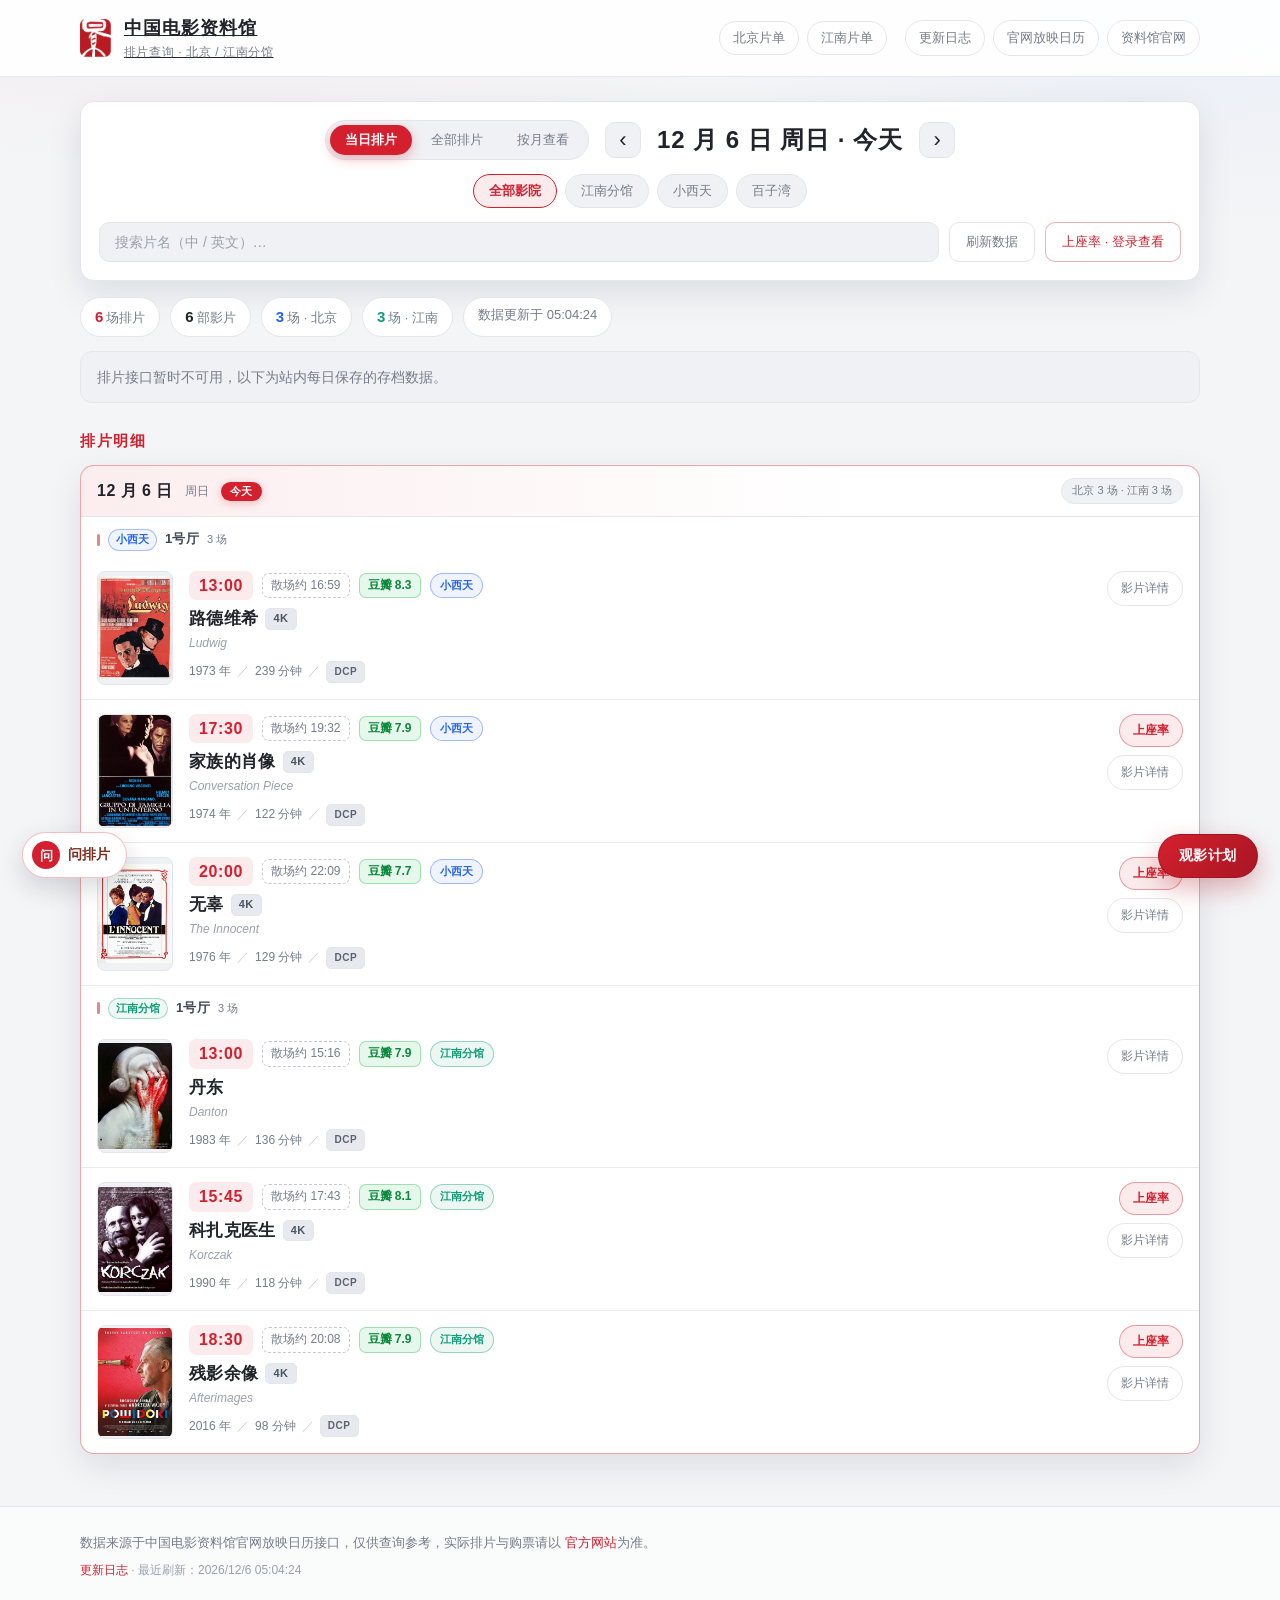
==== index.html @ f4c11516 "header: make brand a home link; changelog note" ====
<!DOCTYPE html>
<html lang="zh-CN">
<head>
<meta charset="utf-8">
<meta name="viewport" content="width=device-width, initial-scale=1, viewport-fit=cover">
<title>中国电影资料馆 · 排片查询</title>
<meta name="description" content="查询中国电影资料馆（北京小西天、百子湾艺术影院与苏州江南分馆）排片表，支持跨月连续查询。">
<link rel="icon" type="image/png" sizes="32x32" href="assets/logo-cfa-32.png">
<link rel="icon" type="image/png" sizes="96x96" href="assets/logo-cfa-96.png">
<link rel="apple-touch-icon" sizes="180x180" href="assets/logo-cfa-180.png">
<link rel="stylesheet" href="style.css">
</head>
<body>

<header class="site-header">
  <div class="wrap header-inner">
    <a class="brand" id="brandHome" href="./" aria-label="返回首页">
      <img class="brand-mark" src="assets/logo-cfa-96.png" width="31" height="38" alt="">
      <div class="brand-text">
        <h1>中国电影资料馆</h1>
        <p>排片查询 · 北京 / 江南分馆</p>
      </div>
    </a>
    <button type="button" class="head-plan-btn" id="planBtnHead" aria-haspopup="dialog" aria-controls="planModal">
      观影计划<span class="head-plan-count" id="planFabCountHead" hidden>0</span>
    </button>
    <div class="feeds-nav" id="feedsNav" aria-label="公众号片单">
      <button type="button" class="feeds-btn" data-feed="beijing" aria-haspopup="dialog" aria-controls="feedsModal">北京片单</button>
      <button type="button" class="feeds-btn" data-feed="jiangnan" aria-haspopup="dialog" aria-controls="feedsModal">江南片单</button>
    </div>
    <nav class="header-links">
      <a href="changelog.html">更新日志</a>
      <a href="https://www.cfa.org.cn/eportal/ui?pageId=14b6b67fc1704838b760c4786a5fb46d" target="_blank" rel="noopener">官网放映日历</a>
      <a href="https://www.cfa.org.cn/" target="_blank" rel="noopener">资料馆官网</a>
    </nav>
  </div>
</header>

<main class="wrap">

  <section class="controls" aria-label="筛选条件">
    <div class="month-nav">
      <div class="scope-switch" id="scopeSwitch" role="tablist" aria-label="查询范围">
        <button type="button" class="tab is-active" data-scope="day" role="tab">当日排片</button>
        <button type="button" class="tab" data-scope="all" role="tab">全部排片</button>
        <button type="button" class="tab" data-scope="month" role="tab">按月查看</button>
      </div>
      <div class="month-nav-group" id="dayNavWrap">
        <button type="button" id="prevDay" class="nav-btn" aria-label="前一天">&#8249;</button>
        <div class="month-label">
          <span id="dayText">—</span>
          <button type="button" id="backToday" class="link-btn" hidden>回到今天</button>
        </div>
        <button type="button" id="nextDay" class="nav-btn" aria-label="后一天">&#8250;</button>
      </div>
      <div class="month-nav-group" id="monthNavWrap" hidden>
        <button type="button" id="prevMonth" class="nav-btn" aria-label="上一月">&#8249;</button>
        <div class="month-label">
          <span id="monthText">—</span>
          <button type="button" id="thisMonth" class="link-btn" hidden>回到本月</button>
        </div>
        <button type="button" id="nextMonth" class="nav-btn" aria-label="下一月">&#8250;</button>
      </div>
    </div>

    <div class="venue-tabs" id="venueTabs" role="tablist" aria-label="影院筛选">
      <button type="button" class="tab is-active" data-venue="all" role="tab">全部影院</button>
      <button type="button" class="tab" data-venue="jiangnan" role="tab">江南分馆</button>
      <button type="button" class="tab" data-venue="小西天艺术影院" role="tab">小西天</button>
      <button type="button" class="tab" data-venue="百子湾艺术影院" role="tab">百子湾</button>
    </div>

    <div class="search-row">
      <input type="search" id="searchBox" class="search-box" placeholder="搜索片名（中 / 英文）…" autocomplete="off">
      <button type="button" id="refreshBtn" class="ghost-btn">刷新数据</button>
      <button type="button" id="occBtn" class="ghost-btn occ-btn">上座率 · 登录查看</button>
      <button type="button" id="occLogout" class="link-btn" hidden>上座率已登录 · 退出</button>
    </div>
  </section>

  <section class="stats" id="stats" aria-live="polite"></section>

  <section class="notice" id="notice" hidden></section>

  <section class="calendar-block" id="calendarBlock" hidden>
    <div class="block-head">
      <h2>当月概览</h2>
      <span class="block-hint">数字为当日排片场次，点击可跳转到该日</span>
    </div>
    <div class="calendar" id="calendar" role="grid" aria-label="月度排片日历"></div>
  </section>

  <section class="list-block">
    <div class="block-head">
      <h2>排片明细</h2>
      <span class="block-hint" id="progressText"></span>
    </div>
    <div id="dayList"></div>
  </section>

</main>

<footer class="site-footer">
  <div class="wrap">
    <p>数据来源于中国电影资料馆官网放映日历接口，仅供查询参考，实际排片与购票请以
      <a href="https://www.cfa.org.cn/eportal/ui?pageId=14b6b67fc1704838b760c4786a5fb46d" target="_blank" rel="noopener">官方网站</a>为准。</p>
    <p class="muted"><a href="changelog.html">更新日志</a> · <span id="updatedAt"></span></p>
  </div>
</footer>

<div class="modal-mask" id="loginModal" hidden>
  <div class="modal" role="dialog" aria-modal="true" aria-labelledby="loginTitle">
    <h3 id="loginTitle">登录以查看上座率</h3>
    <p class="modal-hint">使用你的<strong>中国电影资料馆 APP</strong> 账号（手机号 + 密码）登录。凭证仅在本机浏览器直连资料馆服务器校验，不经过任何第三方。</p>
    <label class="field">
      <span>账号（手机号）</span>
      <input type="text" id="loginAccount" autocomplete="username" inputmode="numeric" placeholder="注册 APP 时的手机号">
    </label>
    <label class="field">
      <span>密码</span>
      <input type="password" id="loginPassword" autocomplete="current-password" placeholder="APP 登录密码">
    </label>
    <p class="modal-error" id="loginError" hidden></p>
    <div class="modal-actions">
      <button type="button" class="ghost-btn" id="loginCancel">取消</button>
      <button type="button" class="ghost-btn primary" id="loginSubmit">登录</button>
    </div>
  </div>
</div>

<button type="button" class="plan-fab" id="planBtn" aria-haspopup="dialog" aria-controls="planModal">
  观影计划<span class="plan-fab-count" id="planFabCount" hidden>0</span>
</button>

<div class="mini-cal" id="miniCal" hidden>
  <div class="mini-cal-panel" id="miniCalPanel" hidden>
    <div class="mc-head">
      <button type="button" class="mc-nav" id="mcPrev" aria-label="上个月">&#8249;</button>
      <span class="mc-title" id="mcTitle" aria-live="polite"></span>
      <button type="button" class="mc-nav" id="mcNext" aria-label="下个月">&#8250;</button>
      <button type="button" class="mc-close" id="mcClose" aria-label="收起日期速选小日历">&times;</button>
    </div>
    <div class="mc-week" aria-hidden="true">
      <span>一</span><span>二</span><span>三</span><span>四</span><span>五</span><span>六</span><span>日</span>
    </div>
    <div class="mc-grid" id="mcGrid" role="group" aria-label="日期速选小日历"></div>
  </div>
  <button type="button" class="mini-cal-toggle" id="miniCalToggle" aria-controls="miniCalPanel" aria-expanded="true" aria-label="收起日期速选小日历">
    <svg viewBox="0 0 24 24" aria-hidden="true" focusable="false"><rect x="3" y="5" width="18" height="16" rx="3" fill="none" stroke="currentColor" stroke-width="1.8"/><path d="M3 10h18M8 3v4M16 3v4" fill="none" stroke="currentColor" stroke-width="1.8"/></svg>
  </button>
</div>

<div class="modal-mask" id="planModal" hidden>
  <div class="modal plan-modal" role="dialog" aria-modal="true" aria-labelledby="planTitle">
    <div class="plan-head">
      <div class="plan-headtext">
        <h3 id="planTitle">观影计划</h3>
        <p class="plan-sub">仅支持<strong>江南分馆</strong>（苏州）<strong>当月与下月</strong>场次；计划按月份保存在本机浏览器。</p>
      </div>
      <button type="button" class="modal-x" id="planClose" aria-label="关闭">&times;</button>
    </div>

    <div class="plan-tabs" id="planTabs" role="tablist" aria-label="观影计划视图">
      <button type="button" class="tab is-active" data-plan-tab="add" role="tab">选择场次</button>
      <button type="button" class="tab" data-plan-tab="mine" role="tab">我的计划<span class="plan-tab-count" id="planTabCount" hidden>0</span></button>
    </div>

    <div class="plan-summary" id="planSummary" hidden></div>

    <div class="plan-body">
      <div class="plan-load" id="planLoad" hidden></div>

      <div id="planAddPane" hidden>
        <input type="search" id="planSearch" class="plan-search" placeholder="搜索片名（中 / 英文）…" autocomplete="off">
        <div class="plan-cands" id="planCandidates"></div>
      </div>

      <div id="planMinePane" hidden>
        <div class="plan-months" id="planMonths" role="tablist" aria-label="观影计划月份"></div>
        <div class="plan-toolbar">
          <span class="plan-total" id="planTotal"></span>
          <div class="plan-toolbar-btns">
            <button type="button" class="ghost-btn" id="planExport">导出图片</button>
            <button type="button" class="ghost-btn" id="planClear">清空计划</button>
          </div>
        </div>
        <div class="plan-list" id="planList"></div>
      </div>
    </div>

    <p class="plan-toast" id="planToast" hidden></p>
  </div>
</div>

<div class="modal-mask" id="seatModal" hidden>
  <div class="modal seat-modal" role="dialog" aria-modal="true" aria-labelledby="seatTitle">
    <div class="seat-head">
      <div class="seat-headtext">
        <h3 id="seatTitle">上座率</h3>
        <p class="seat-sub" id="seatSub"></p>
      </div>
      <button type="button" class="modal-x" id="seatClose" aria-label="关闭">&times;</button>
    </div>

    <div class="seat-summary" id="seatSummary" hidden></div>

    <div class="seat-scroll" id="seatScroll">
      <div class="seat-status" id="seatStatus">正在查询座位…</div>
      <div class="seat-map" id="seatMap" hidden>
        <div class="seat-screen"><span>银　幕</span></div>
        <div class="seat-rows" id="seatRows"></div>
      </div>
    </div>

    <div class="seat-legend" id="seatLegend" hidden>
      <span><i class="sw free"></i>可售</span>
      <span><i class="sw sold"></i>已售</span>
      <span><i class="sw blocked"></i>不可用</span>
      <span><i class="sw unknown"></i>状态未知</span>
    </div>
  </div>
</div>

<div class="modal-mask" id="feedsModal" hidden>
  <div class="modal feeds-modal" role="dialog" aria-modal="true" aria-labelledby="feedsTitle">
    <div class="feeds-head">
      <div class="feeds-headtext">
        <h3 id="feedsTitle">公众号片单</h3>
        <p class="feeds-sub" id="feedsSub">仅收录月度片单，点击可跳转微信原文</p>
      </div>
      <button type="button" class="modal-x" id="feedsClose" aria-label="关闭">&times;</button>
    </div>
    <div class="feeds-tabs" id="feedsTabs" role="tablist" aria-label="公众号选择"></div>
    <p class="feeds-note">仅收录两个公众号的月度片单文章，均为人工逐篇核实的微信原文；片单一般在月末发布，最新一期请以微信内该号为准。<span id="feedsHint"></span></p>
    <div class="feeds-toolbar" id="feedsToolbar" hidden></div>
    <div class="feeds-list" id="feedsList" role="tabpanel" aria-label="公众号片单列表"></div>
  </div>
</div>

<!-- 本地排片问答：入口固定在左下角，避开右下角的观影计划浮动按钮与日期小日历 -->
<button type="button" class="assist-btn" id="assistBtn" aria-haspopup="dialog" aria-controls="assistPanel" aria-expanded="false">
  <span class="assist-btn-icon" aria-hidden="true">问</span>
  <span class="assist-btn-text">问排片</span>
</button>

<section class="assist-panel" id="assistPanel" role="dialog" aria-modal="false" aria-labelledby="assistTitle" hidden>
  <div class="assist-head">
    <div class="assist-headtext">
      <h2 id="assistTitle">排片问答</h2>
      <p>本地规则问答 · 不联网、不接大模型</p>
    </div>
    <button type="button" class="modal-x" id="assistClose" aria-label="关闭排片问答">&times;</button>
  </div>
  <div class="assist-log" id="assistLog" role="log" aria-live="polite" aria-relevant="additions"></div>
  <form class="assist-form" id="assistForm">
    <label class="sr-only" for="assistInput">提问</label>
    <input type="text" id="assistInput" class="assist-input" autocomplete="off" placeholder="例如：明天江南晚上 7 点后有什么 4K">
    <button type="submit" class="assist-send">发送</button>
  </form>
  <p class="assist-note">能答：某天 / 影院 / 影厅 / 某部片 / 时间段 / 制式 / 活动 / 统计。查不到会直说，不编造场次与票价；上座率请点卡片上的按钮登录查看。Esc 关闭。</p>
</section>

<script src="extra-schedule.js"></script>
<script src="events-2026-11.js"></script>
<script src="prices.js"></script>
<script src="douban-map.js"></script>
<script src="app.js"></script>
<script src="feeds.js"></script>
<script src="assistant.js"></script>
</body>
</html>
---- style.css ----
:root{
  --bg:#f4f5f7;
  --panel:#ffffff;
  --panel-2:#f0f1f4;
  --line:#e4e6eb;
  --txt:#22242b;
  --muted:#767c8a;
  --accent:#d4202e;
  --accent-soft:rgba(212,32,46,.09);
  --bj:#2563eb;
  --jn:#0f9d76;
  --radius:14px;
  --shadow:0 12px 34px rgba(20,24,40,.10);
}

*{box-sizing:border-box}
/* hidden 属性必须压过元素自身的 display（如 .month-nav-group{display:flex} 否则隐藏不生效） */
[hidden]{display:none!important}
html,body{margin:0;padding:0}
body{
  background:
    radial-gradient(1200px 500px at 15% -8%, rgba(212,32,46,.07), transparent 60%),
    radial-gradient(900px 420px at 92% 0%, rgba(37,99,235,.05), transparent 55%),
    var(--bg);
  color:var(--txt);
  font-family:-apple-system,BlinkMacSystemFont,"Segoe UI","PingFang SC","Hiragino Sans GB","Microsoft YaHei",sans-serif;
  line-height:1.6;
  -webkit-font-smoothing:antialiased;
}
a{color:inherit}
.wrap{max-width:1160px;margin:0 auto;padding:0 20px}

/* ---------- header ---------- */
.site-header{
  position:sticky;top:0;z-index:40;
  background:rgba(255,255,255,.9);
  backdrop-filter:blur(14px);
  border-bottom:1px solid var(--line);
}
.header-inner{display:flex;align-items:center;justify-content:space-between;gap:18px;padding-top:14px;padding-bottom:14px}
.brand{display:flex;align-items:center;gap:13px;min-width:0}
.brand-mark{
  /* 官方红色方章：裁紧后直接展示，不垫白底、不加描边/阴影、不再额外圆角 */
  height:38px;width:auto;flex:none;display:block;
}
.brand-text h1{margin:0;font-size:18px;letter-spacing:.06em;font-weight:700}
.brand-text p{margin:0;font-size:12px;color:var(--muted);letter-spacing:.05em}
.header-links{display:flex;gap:8px;flex:none}
.header-links a{
  font-size:13px;color:var(--muted);text-decoration:none;
  padding:7px 13px;border:1px solid var(--line);border-radius:999px;
  background:var(--panel);transition:.2s;white-space:nowrap;
}
.header-links a:hover{color:var(--accent);border-color:rgba(212,32,46,.45);background:var(--accent-soft)}
/* 移动端页头「观影计划」入口（桌面隐藏，桌面仍用右下角浮动按钮） */
.head-plan-btn{
  display:none;align-items:center;gap:6px;flex:none;
  padding:8px 13px;border-radius:999px;cursor:pointer;
  font-family:inherit;font-size:13px;font-weight:600;color:var(--accent);
  background:var(--accent-soft);border:1px solid rgba(212,32,46,.38);
}
.head-plan-btn:hover{background:rgba(212,32,46,.16);border-color:rgba(212,32,46,.55)}
.head-plan-count{
  min-width:18px;height:18px;padding:0 5px;border-radius:999px;
  display:inline-grid;place-items:center;
  background:var(--accent);color:#fff;font-size:11px;font-weight:700;
  font-variant-numeric:tabular-nums;
}

/* ---------- controls ---------- */
.controls{
  margin-top:24px;padding:18px;
  background:var(--panel);border:1px solid var(--line);border-radius:var(--radius);
  box-shadow:var(--shadow);
  display:flex;flex-direction:column;gap:14px;
}
.month-nav{display:flex;align-items:center;justify-content:center;gap:16px;flex-wrap:wrap}
.month-nav-group{display:flex;align-items:center;gap:16px}
.scope-switch{
  display:flex;gap:4px;padding:4px;border-radius:999px;
  background:var(--panel-2);border:1px solid var(--line);
}
.scope-switch .tab{
  border:none;background:transparent;padding:6px 15px;font-weight:500;
}
.scope-switch .tab:hover{background:#fff;border-color:transparent;color:var(--txt)}
.scope-switch .tab.is-active{
  background:var(--accent);color:#fff;border-color:transparent;
  box-shadow:0 4px 12px rgba(212,32,46,.3);
}
.nav-btn{
  width:36px;height:36px;border-radius:10px;flex:none;cursor:pointer;
  background:var(--panel-2);border:1px solid var(--line);color:var(--txt);
  font-size:22px;line-height:1;display:grid;place-items:center;transition:.18s;
}
.nav-btn:hover{background:#fff;border-color:rgba(212,32,46,.5);color:var(--accent)}
.month-label{display:flex;align-items:center;gap:12px}
.month-label span{font-size:24px;font-weight:700;letter-spacing:.04em;min-width:150px;text-align:center}
.link-btn{
  background:none;border:none;color:var(--accent);font-size:12px;cursor:pointer;
  padding:4px 9px;border:1px solid rgba(212,32,46,.4);border-radius:999px;transition:.18s;
}
.link-btn:hover{background:var(--accent-soft)}

.venue-tabs{display:flex;flex-wrap:wrap;gap:8px;justify-content:center}
.tab{
  cursor:pointer;font-size:13px;padding:7px 15px;border-radius:999px;
  background:var(--panel-2);border:1px solid var(--line);color:var(--muted);transition:.18s;
}
.tab:hover{color:var(--txt);border-color:#c6c9d1}
.tab.is-active{background:var(--accent-soft);border-color:var(--accent);color:var(--accent);font-weight:600}

.search-row{display:flex;gap:10px}
.search-box{
  flex:1;min-width:0;padding:10px 15px;font-size:14px;color:var(--txt);
  background:var(--panel-2);border:1px solid var(--line);border-radius:10px;outline:none;transition:.18s;
}
.search-box::placeholder{color:#9aa0ad}
.search-box:focus{border-color:var(--accent);box-shadow:0 0 0 3px var(--accent-soft);background:#fff}
.ghost-btn{
  padding:10px 16px;font-size:13px;cursor:pointer;color:var(--muted);
  background:var(--panel);border:1px solid var(--line);border-radius:10px;transition:.18s;white-space:nowrap;
}
.ghost-btn:hover{color:var(--accent);border-color:rgba(212,32,46,.45);background:var(--accent-soft)}
.ghost-btn:disabled{opacity:.5;cursor:wait}

/* ---------- stats / notice ---------- */
.stats{margin-top:16px;display:flex;flex-wrap:wrap;gap:10px;min-height:8px}
.stat-chip{
  font-size:13px;padding:7px 14px;border-radius:999px;
  background:var(--panel);border:1px solid var(--line);color:var(--muted);
}
.stat-chip b{color:var(--txt);font-size:15px;margin-right:3px}
.stat-chip.bj b{color:var(--bj)}
.stat-chip.jn b{color:var(--jn)}
.stat-chip.gold b{color:var(--accent)}

.notice{
  margin-top:14px;padding:14px 16px;border-radius:12px;font-size:14px;
  background:var(--panel-2);border:1px solid var(--line);color:var(--muted);
}
.notice.warn{background:var(--accent-soft);border-color:rgba(212,32,46,.35);color:#a81622}

/* ---------- section heads ---------- */
.calendar-block,.list-block{margin-top:26px}
.block-head{
  display:flex;align-items:baseline;justify-content:space-between;gap:14px;
  margin-bottom:12px;flex-wrap:wrap;
}
.block-head h2{margin:0;font-size:15px;letter-spacing:.1em;color:var(--accent);font-weight:600}
.block-hint{font-size:12px;color:#9aa0ad}

/* ---------- calendar ---------- */
.calendar{
  display:grid;grid-template-columns:repeat(7,1fr);gap:8px;
  background:var(--panel);border:1px solid var(--line);border-radius:var(--radius);
  padding:14px;box-shadow:var(--shadow);
}
.cal-head{
  grid-column:1/-1;display:grid;grid-template-columns:repeat(7,1fr);gap:8px;margin-bottom:4px;
}
.cal-head span{text-align:center;font-size:11px;color:#9aa0ad;letter-spacing:.08em}
.cal-cell{
  position:relative;min-height:74px;padding:9px 8px;border-radius:10px;
  background:var(--panel-2);border:1px solid transparent;
  display:flex;flex-direction:column;justify-content:space-between;
  cursor:default;transition:.16s;
}
.cal-cell.pad{background:transparent;border-color:transparent;cursor:default;opacity:.35}
.cal-cell.has{cursor:pointer;border-color:#d7dae1;background:#fff}
.cal-cell.has:hover{border-color:var(--accent);transform:translateY(-2px);box-shadow:0 6px 16px rgba(212,32,46,.14)}
.cal-cell.empty-day{opacity:.42}
.cal-cell.today{border-color:var(--accent);box-shadow:0 0 0 1px rgba(212,32,46,.3)}
.cal-day{font-size:15px;font-weight:600;line-height:1}
.cal-wk{font-size:10px;color:#9aa0ad}
.cal-count{
  font-size:11px;font-weight:700;padding:2px 7px;border-radius:999px;align-self:flex-start;
  background:#e7e9ee;color:var(--muted);
}
.cal-cell.has .cal-count{background:var(--accent-soft);color:var(--accent)}
.cal-cell.jn-only .cal-count{background:rgba(15,157,118,.14);color:var(--jn)}
.cal-dot{position:absolute;top:8px;right:8px;width:6px;height:6px;border-radius:50%;background:var(--accent)}

/* ---------- 日期速选小日历（仅「按月查看」，滚过顶部日历后浮现） ---------- */
.mini-cal{
  position:fixed;right:20px;bottom:96px;z-index:70;
  display:flex;flex-direction:column;align-items:flex-end;gap:10px;
  pointer-events:none;
}
.mini-cal[hidden]{display:none!important}
.mini-cal > *{pointer-events:auto}
.mini-cal-panel{
  width:250px;padding:10px 10px 8px;border-radius:14px;overflow:hidden;
  background:rgba(255,255,255,.97);border:1px solid var(--line);
  box-shadow:0 14px 36px rgba(20,24,40,.18);backdrop-filter:blur(10px);
}
.mini-cal-panel[hidden]{display:none!important}
.mini-cal-toggle{
  width:48px;height:48px;border-radius:50%;flex:none;cursor:pointer;
  display:grid;place-items:center;
  background:var(--panel);border:1px solid var(--line);color:var(--accent);
  box-shadow:0 8px 22px rgba(20,24,40,.16);transition:.18s;
}
.mini-cal-toggle:hover{border-color:rgba(212,32,46,.55);background:var(--accent-soft)}
.mini-cal-toggle svg{width:20px;height:20px;display:block}
.mini-cal-toggle:focus-visible,.mc-nav:focus-visible,.mc-close:focus-visible,.mc-day:focus-visible{
  outline:2px solid rgba(212,32,46,.55);outline-offset:2px;
}
.mc-head{display:flex;align-items:center;gap:5px;margin-bottom:6px}
.mc-title{flex:1;text-align:center;font-size:12.5px;font-weight:700;letter-spacing:.02em}
.mc-nav,.mc-close{
  width:26px;height:26px;flex:none;border-radius:8px;cursor:pointer;
  background:var(--panel-2);border:1px solid var(--line);color:var(--txt);
  font-size:15px;line-height:1;display:grid;place-items:center;
}
.mc-nav:hover,.mc-close:hover{border-color:rgba(212,32,46,.45);color:var(--accent);background:var(--accent-soft)}
/* 7 列等宽网格：minmax(0,1fr) 防止按钮最小内容宽度把列撑破；星期行与日期列共用同一套列宽 */
.mc-week,.mc-grid{display:grid;grid-template-columns:repeat(7,minmax(0,1fr));gap:2px}
.mc-week{margin-bottom:2px}
.mc-week span{text-align:center;font-size:10px;color:#9aa0ad}
.mc-grid{grid-auto-rows:28px}
.mc-day{
  width:100%;min-width:0;height:28px;min-height:0;margin:0;padding:0;border-radius:7px;
  position:relative;overflow:hidden;
  display:grid;place-items:center;
  font-family:inherit;font-size:11.5px;font-weight:600;line-height:1;font-variant-numeric:tabular-nums;
  background:transparent;border:1px solid transparent;color:var(--txt);
}
.mc-day.mc-has{background:#fff;border-color:#d7dae1;cursor:pointer}
.mc-day.mc-has:hover{background:var(--accent-soft);border-color:rgba(212,32,46,.5);color:var(--accent)}
.mc-day.mc-empty{color:#b3b8c2;cursor:default}
.mc-day.mc-blank{visibility:hidden;border:0;background:none}
.mc-day.mc-today{box-shadow:inset 0 0 0 1px rgba(212,32,46,.55);color:var(--accent)}
.mc-day.mc-today::after{
  content:'';position:absolute;bottom:3px;left:50%;transform:translateX(-50%);
  width:4px;height:4px;border-radius:50%;background:var(--accent);
}
/* 观影计划 / 上座率弹窗打开时隐藏，避免叠层冲突 */
body.modal-open .mini-cal{display:none!important}

@media (max-width:760px){
  .mini-cal{
    right:12px;left:12px;bottom:calc(76px + env(safe-area-inset-bottom));
    align-items:stretch;
  }
  .mini-cal-panel{width:100%;max-width:320px;align-self:flex-end}
  .mini-cal-toggle{align-self:flex-end}
  .mc-grid{grid-auto-rows:32px}
  .mc-day{height:32px;font-size:12.5px}
}
@media (prefers-reduced-motion:reduce){
  .mini-cal-toggle,.cal-cell,.mc-day{transition:none}
}


/* ---------- list ---------- */
.day-group{
  background:var(--panel);border:1px solid var(--line);border-radius:var(--radius);
  margin-bottom:14px;overflow:hidden;scroll-margin-top:76px;box-shadow:var(--shadow);
}
.day-head{
  display:flex;align-items:center;gap:12px;padding:12px 16px;
  background:linear-gradient(90deg,rgba(212,32,46,.08),transparent 70%);
  border-bottom:1px solid var(--line);
}
.day-date{font-size:16px;font-weight:700;letter-spacing:.03em}
.day-week{font-size:12px;color:var(--muted)}
.day-today{
  font-size:11px;font-weight:600;letter-spacing:.04em;line-height:1;
  padding:4px 9px;border-radius:999px;white-space:nowrap;
  color:#fff;background:var(--accent);
  box-shadow:0 2px 8px rgba(212,32,46,.28);
}
.day-group.is-today{border-color:rgba(212,32,46,.4)}
.day-badge{
  margin-left:auto;font-size:11px;padding:3px 10px;border-radius:999px;
  background:var(--panel-2);border:1px solid var(--line);color:var(--muted);
}
/* 厅分组标题：轻量小标题（厅号 + 场次数），同组内场次连续排列 */
.hall-head{
  display:flex;align-items:center;gap:8px;
  padding:12px 16px 6px;font-size:12px;color:var(--muted);
}
.hall-head::before{
  content:'';width:3px;height:12px;border-radius:2px;background:var(--accent);opacity:.55;
}
.hall-name{font-size:13px;font-weight:700;color:#3f4756;letter-spacing:.02em}
.hall-count{font-size:11px;color:var(--muted)}
.hall-venue{font-size:11px;font-weight:600;padding:1px 7px;border-radius:999px;border:1px solid}
.hall-venue.bj{color:var(--bj);border-color:rgba(37,99,235,.35);background:rgba(37,99,235,.07)}
.hall-venue.jn{color:var(--jn);border-color:rgba(15,157,118,.35);background:rgba(15,157,118,.07)}
.film{
  display:grid;grid-template-columns:76px 1fr auto;gap:16px;
  padding:14px 16px;border-bottom:1px solid rgba(228,230,235,.8);
  position:relative;
}
/* 内容层：文字在水印之上，按钮列不受水印影响 */
.film > .poster,.film-main,.film-side{position:relative;z-index:1}
/* 屏幕阅读器专用文本（厅号等信息不靠水印传达） */
.sr-only{
  position:absolute;width:1px;height:1px;padding:0;margin:-1px;
  overflow:hidden;clip:rect(0 0 0 0);white-space:nowrap;border:0;
}
.hall-group:last-child .film:last-child{border-bottom:none}
.film:hover{background:rgba(212,32,46,.03)}
.poster{
  /* 海报按原始比例（约 2:3）完整展示，不裁切 */
  width:76px;aspect-ratio:2/3;height:auto;border-radius:8px;
  object-fit:contain;background:var(--panel-2);
  border:1px solid var(--line);display:block;
}
.poster-ph{
  width:76px;aspect-ratio:2/3;height:auto;border-radius:8px;border:1px dashed #c6c9d1;
  display:grid;place-items:center;color:#9aa0ad;font-size:11px;text-align:center;padding:6px;
}
/* 豆瓣关联：海报整体可点击，新页签跳转对应豆瓣详情页 */
.poster-link{display:block;text-decoration:none;border-radius:8px}
.poster-link .poster{transition:transform .18s, box-shadow .18s}
.poster-link:hover .poster{transform:scale(1.03);box-shadow:0 6px 18px rgba(20,24,40,.22)}
.poster-link .poster-ph{transition:border-color .18s, background .18s, color .18s}
.poster-link:hover .poster-ph{border-color:var(--accent);background:var(--accent-soft);color:var(--accent)}
/* 豆瓣评分徽章 */
.douban-pill{
  font-size:12px;font-weight:600;color:#0b8a3d;cursor:help;
  background:rgba(10,183,60,.10);border:1px solid rgba(10,183,60,.34);
  padding:2px 8px;border-radius:7px;white-space:nowrap;
}
/* 高分徽章（豆瓣 >= 8.5）：金橙渐变 + 星标，与普通徽章同尺寸同圆角 */
.douban-pill.high{
  color:#92400e;font-weight:700;
  background:linear-gradient(135deg,rgba(255,214,102,.28),rgba(251,146,60,.22));
  border-color:rgba(217,119,6,.55);
  box-shadow:0 1px 2px rgba(180,83,9,.14);
}
.high-star{color:#d97706;margin-right:2px;font-size:11px}
.film-main{min-width:0}
.film-time{display:flex;align-items:center;gap:9px;flex-wrap:wrap;margin-bottom:5px}
.time-pill{
  font-size:16px;font-weight:700;letter-spacing:.04em;
  font-variant-numeric:tabular-nums;color:var(--accent);
  background:var(--accent-soft);padding:2px 10px;border-radius:7px;
}
.end-time{
  font-size:12px;color:var(--muted);font-variant-numeric:tabular-nums;
  padding:2px 8px;border:1px dashed #c6c9d1;border-radius:7px;
}
.venue-tag{font-size:11px;padding:3px 9px;border-radius:999px;border:1px solid;font-weight:600}
.venue-tag.bj{color:var(--bj);border-color:rgba(37,99,235,.4);background:rgba(37,99,235,.08)}
.venue-tag.jn{color:var(--jn);border-color:rgba(15,157,118,.4);background:rgba(15,157,118,.08)}
.film-title{font-size:17px;font-weight:700;margin:0 0 2px;letter-spacing:.02em}
.film-title a{text-decoration:none}
.film-title a:hover{color:var(--accent)}
.film-en{font-size:12px;color:#9aa0ad;margin:0 0 7px;font-style:italic;overflow:hidden;text-overflow:ellipsis;white-space:nowrap}
.film-meta{font-size:12px;color:var(--muted);display:flex;flex-wrap:wrap;gap:6px;align-items:center}
.film-meta .sep{color:#c6c9d1}
.fmt{
  font-size:10px;font-weight:700;letter-spacing:.06em;padding:2px 7px;border-radius:5px;
  background:#e7e9ee;color:#5b6270;border:1px solid var(--line);
}
/* 紧跟片名的小制式标签（4K / IMAX / 3D 等，其余制式仍在备注行） */
.fmt-title{
  display:inline-block;font-size:11px;font-weight:700;letter-spacing:.05em;
  padding:1px 7px;border-radius:5px;margin-left:7px;vertical-align:2px;
  color:#4b5563;background:#e7e9ee;border:1px solid var(--line);
}
.film-side{display:flex;flex-direction:column;align-items:flex-end;gap:8px;flex:none}
.detail-link{
  font-size:12px;padding:7px 13px;border-radius:999px;text-decoration:none;
  border:1px solid var(--line);color:var(--muted);background:var(--panel);transition:.18s;white-space:nowrap;
}
.detail-link:hover{color:var(--accent);border-color:rgba(212,32,46,.5);background:var(--accent-soft)}

/* 手工补充场次（公众号 · 淘票票渠道）的来源徽章已移除（视觉不出现，仅保留 sr-only 文本） */
.extra-note{
  font-size:11px;font-weight:600;padding:2px 7px;border-radius:5px;
  background:rgba(15,157,118,.10);border:1px solid rgba(15,157,118,.3);color:var(--jn);
}
/* 票价（卡片右下角独立价签：深红实底白字，与绿色评分 / 金橙高分明确区分） */
.price-tag{
  margin-top:auto;                 /* 置于右侧操作列底部 = 卡片右下角 */
  position:relative;z-index:2;     /* 高于厅号水印层 */
  display:inline-flex;align-items:baseline;
  font-size:19px;font-weight:700;line-height:1;letter-spacing:.01em;
  font-variant-numeric:tabular-nums;
  color:#fff;background:linear-gradient(135deg,#c11a2b,#8c0d18);
  padding:6px 12px;border-radius:9px;white-space:nowrap;cursor:help;
  box-shadow:0 2px 8px rgba(140,13,24,.22);
}
.price-tag .cur{font-size:12px;font-weight:600;opacity:.92;margin-right:1px}
.price-tag .amt{font-size:19px;font-weight:700}
.price-tag .dash{padding:0 1px;opacity:.85}

/* ---------- states ---------- */
.skeleton{padding:6px 0}
.sk-row{
  display:flex;gap:16px;padding:14px 16px;border-bottom:1px solid rgba(228,230,235,.8);
}
.sk-block{background:linear-gradient(90deg,#e9ebef 25%,#f4f5f7 50%,#e9ebef 75%);
  background-size:400% 100%;animation:shimmer 1.3s infinite;border-radius:8px}
.sk-poster{width:76px;aspect-ratio:2/3;height:auto;flex:none}
.sk-lines{flex:1;display:flex;flex-direction:column;gap:9px;padding-top:4px}
.sk-l1{height:16px;width:26%}
.sk-l2{height:20px;width:55%}
.sk-l3{height:13px;width:70%}
@keyframes shimmer{0%{background-position:100% 0}100%{background-position:0 0}}

.empty{
  padding:44px 20px;text-align:center;color:var(--muted);font-size:14px;
  background:var(--panel);border:1px dashed var(--line);border-radius:var(--radius);
}
.empty .big{font-size:34px;display:block;margin-bottom:8px;opacity:.5}

/* ---------- footer ---------- */
.site-footer{
  margin-top:52px;padding:26px 0 40px;border-top:1px solid var(--line);
  background:rgba(255,255,255,.6);font-size:13px;color:var(--muted);
}
.site-footer a{color:var(--accent);text-decoration:none}
.site-footer a:hover{text-decoration:underline}
.site-footer p{margin:0 0 7px}
.muted{color:#9aa0ad;font-size:12px}

/* ---------- changelog ---------- */
.changelog{display:flex;flex-direction:column;gap:14px}
.cl-item{
  background:var(--panel);border:1px solid var(--line);border-radius:var(--radius);
  padding:18px 20px;box-shadow:var(--shadow);
}
.cl-head{display:flex;align-items:baseline;gap:11px;flex-wrap:wrap;margin-bottom:8px}
.cl-ver{font-size:17px;font-weight:700;color:var(--accent);letter-spacing:.03em}
.cl-date{font-size:12px;color:#9aa0ad}
.cl-badge{
  font-size:10px;font-weight:700;letter-spacing:.06em;padding:3px 9px;border-radius:999px;
  background:var(--accent);color:#fff;
}
.cl-list{margin:0;padding-left:19px;font-size:14px;color:var(--muted)}
.cl-list li{margin:7px 0}
.cl-list b{color:var(--txt)}

@media (max-width:760px){
  .header-links{display:none}
  .month-label span{font-size:20px;min-width:130px}
  .search-row{flex-direction:column}
  .calendar{padding:9px;gap:5px}
  .cal-head{gap:5px}
  .cal-cell{min-height:58px;padding:6px 5px}
  .cal-count{font-size:10px;padding:1px 5px}
  .film{grid-template-columns:60px 1fr;gap:12px}
  .poster,.poster-ph,.sk-poster{width:60px;aspect-ratio:2/3;height:auto}
  .film-side{grid-column:1/-1;flex-direction:row;align-items:center;justify-content:flex-start;flex-wrap:wrap}
  /* 窄屏按钮变整行：价签右对齐到这一行末尾，仍位于卡片右下角 */
  .price-tag{margin-top:0;margin-left:auto}
  .film-title{font-size:16px}
  .day-head{flex-wrap:wrap;gap:8px}
  .day-badge{margin-left:0}
}

/* ---------- 上座率徽章 ---------- */
.occ-btn{border-color:rgba(212,32,46,.35);color:var(--accent)}
.occ-btn:hover{background:var(--accent);color:#fff;border-color:var(--accent)}
.occ-pill{
  font-size:12px;font-weight:600;color:var(--accent);
  background:var(--accent-soft);border:1px solid rgba(212,32,46,.3);
  padding:2px 8px;border-radius:7px;font-variant-numeric:tabular-nums;
  white-space:nowrap;
}
.occ-pill.mid{color:#b45309;background:rgba(180,83,9,.09);border-color:rgba(180,83,9,.32)}
.occ-pill.high{color:#fff;background:var(--accent);border-color:var(--accent)}
.occ-pill.none,.occ-pill.pending{color:var(--muted);background:var(--panel-2);border-color:#d7dae1;font-weight:500}

/* ---------- 登录弹层 ---------- */
.modal-mask{
  position:fixed;inset:0;z-index:90;
  background:rgba(18,20,28,.5);backdrop-filter:blur(4px);
  display:flex;align-items:center;justify-content:center;padding:20px;
}
.modal-mask[hidden]{display:none}
.modal{
  width:100%;max-width:400px;background:var(--panel);
  border:1px solid var(--line);border-radius:16px;
  box-shadow:0 24px 60px rgba(10,14,26,.28);padding:24px;
}
.modal h3{margin:0 0 8px;font-size:18px}
.modal-hint{margin:0 0 16px;font-size:13px;color:var(--muted);line-height:1.6}
.modal-hint strong{color:var(--accent)}
.field{display:block;margin-bottom:12px}
.field span{display:block;font-size:12px;color:var(--muted);margin-bottom:5px}
.field input{
  width:100%;padding:10px 12px;font-size:14px;color:var(--txt);
  background:var(--panel-2);border:1px solid var(--line);border-radius:9px;outline:none;
}
.field input:focus{border-color:var(--accent);background:#fff;box-shadow:0 0 0 3px var(--accent-soft)}
.modal-error{
  margin:0 0 12px;font-size:13px;color:var(--accent);
  background:var(--accent-soft);border-radius:8px;padding:8px 10px;
}
.modal-actions{display:flex;gap:10px;justify-content:flex-end;margin-top:4px}
.ghost-btn.primary{background:var(--accent);border-color:var(--accent);color:#fff}
.ghost-btn.primary:hover{background:#b81a27;border-color:#b81a27;color:#fff}

/* ---------- 影片上的「上座率」入口 ---------- */
.occ-open{
  font-size:12px;font-weight:600;padding:7px 13px;border-radius:999px;cursor:pointer;
  border:1px solid rgba(212,32,46,.4);color:var(--accent);background:var(--accent-soft);
  transition:.18s;white-space:nowrap;
}
.occ-open:hover{background:var(--accent);border-color:var(--accent);color:#fff}
.occ-open:active{transform:translateY(1px)}

/* ---------- 上座率座位图弹窗 ---------- */
body.modal-open{overflow:hidden}
.seat-modal{
  width:min(560px, calc(100vw - 40px));
  max-width:none;max-height:92vh;padding:20px 20px 16px;
  display:flex;flex-direction:column;
}
.seat-head{display:flex;align-items:flex-start;justify-content:space-between;gap:14px;margin-bottom:12px}
.seat-head h3{margin:0;font-size:19px;letter-spacing:.02em}
.seat-sub{margin:3px 0 0;font-size:12.5px;color:var(--muted)}
.modal-x{
  width:32px;height:32px;flex:none;border-radius:9px;cursor:pointer;font-size:20px;line-height:1;
  background:var(--panel-2);border:1px solid var(--line);color:var(--muted);transition:.18s;
}
.modal-x:hover{background:var(--accent);border-color:var(--accent);color:#fff}

.seat-summary{
  display:flex;align-items:center;gap:16px;flex-wrap:wrap;
  padding:13px 16px;margin-bottom:14px;
  background:var(--panel-2);border:1px solid var(--line);border-radius:12px;
}
.occ-big{text-align:center;min-width:74px}
.occ-big b{display:block;font-size:30px;line-height:1;color:var(--accent);font-variant-numeric:tabular-nums}
.occ-big span{font-size:11px;color:var(--muted);letter-spacing:.1em}
.occ-bar{flex:1;min-width:150px;height:9px;border-radius:999px;background:#e2e5ea;overflow:hidden}
.occ-bar i{display:block;height:100%;border-radius:999px;background:linear-gradient(90deg,#f4707a,var(--accent));transition:width .4s}
.occ-nums{width:100%;font-size:12.5px;color:var(--muted)}
.occ-nums b{color:var(--txt);font-variant-numeric:tabular-nums}

.seat-scroll{flex:1;min-height:0;overflow:auto;padding-bottom:2px}
.seat-status{padding:34px 12px;text-align:center;color:var(--muted);font-size:14px}
.seat-status.warn{color:#a81622}
.seat-status.note{padding:9px 12px;margin-bottom:10px;text-align:left;font-size:12.5px;line-height:1.6;color:var(--muted);background:#f4f6f8;border:1px solid var(--line);border-radius:8px}
/* 相近条目选择（片段检索命中多个候选时） */
.seat-status.cands{padding:22px 12px}
.seat-cand-tip{margin:0 0 10px;color:var(--muted);font-size:13px;line-height:1.6}
.seat-cands{display:flex;flex-wrap:wrap;gap:8px;justify-content:center;margin-bottom:12px}
.seat-cand{padding:8px 12px;border:1px solid var(--line);background:#fff;border-radius:8px;font-size:13px;cursor:pointer}
.seat-cand:hover{border-color:rgba(212,32,46,.55);color:#a81622}
.seat-cand:disabled{opacity:.45;cursor:default}
.seat-link{display:inline-block;margin-top:10px;font-size:13px;font-weight:600;color:var(--accent);text-decoration:none;border-bottom:1px solid rgba(212,32,46,.45);padding-bottom:1px}
.seat-link:hover{color:#96121b;border-bottom-color:#96121b}

.seat-screen{margin:2px auto 16px;text-align:center}
.seat-screen span{
  display:inline-block;font-size:11px;letter-spacing:.5em;color:#9aa0ad;
  padding:6px 24px 9px;border:1px solid #dfe2e8;border-top:none;
  border-radius:0 0 44px 44px/0 0 26px 26px;
  background:linear-gradient(180deg,#eceef2,#f8f9fa);
}
.seat-rows{width:max-content;min-width:100%;display:flex;flex-direction:column;gap:5px;align-items:center;padding-bottom:6px}
.seat-row{display:flex;align-items:center;gap:8px}
.row-label{flex:none;min-width:30px;text-align:center;font-size:10px;color:#9aa0ad}
.seat-cells{display:flex;align-items:center;gap:3px}
.seat-gap{display:block;width:13px;flex:none}
.seat-row-empty{opacity:.7}
.seat-row-empty .row-label{color:#c0c4cc}
.aisle-line{display:block;width:170px;height:0;border-top:1px dashed #b9bdc7}
.seat{
  width:20px;height:20px;flex:none;border-radius:5px 5px 3px 3px;
  display:flex;align-items:center;justify-content:center;
  font-size:8px;font-style:normal;border:1px solid transparent;
  box-shadow:inset 0 -2px 0 rgba(0,0,0,.08);transition:transform .12s;
}
.seat.free{background:#e3ebfa;border-color:#b9caeb;color:#5b6b8c}
.seat.sold{background:var(--accent);border-color:#b01b26;color:#fff}
.seat.blocked{background:#e6e8ec;border-color:#d3d6dd;color:#a3a8b3}
.seat.unknown{background:#f3f4f6;border-color:#dfe2e8;color:#b3b8c2}
.seat:hover{transform:scale(1.35);z-index:2;box-shadow:0 3px 8px rgba(20,24,40,.25)}

.seat-legend{
  display:flex;flex-wrap:wrap;gap:16px;justify-content:center;
  margin-top:8px;padding-top:12px;border-top:1px dashed var(--line);
  font-size:12px;color:var(--muted);
}
.seat-legend span{display:flex;align-items:center;gap:6px}
.sw{display:inline-block;width:13px;height:13px;border-radius:4px;border:1px solid transparent}
.sw.free{background:#e3ebfa;border-color:#b9caeb}
.sw.sold{background:var(--accent);border-color:#b01b26}
.sw.blocked{background:#e6e8ec;border-color:#d3d6dd}
.sw.unknown{background:#f3f4f6;border-color:#dfe2e8}

@media (max-width:760px){
  .seat-modal{padding:16px 14px 12px}
  .seat{width:17px;height:17px;font-size:7px}
  .seat-gap{width:10px}
  .row-label{min-width:24px;font-size:9px}
  .occ-big b{font-size:26px}
}

/* ---------- 观影计划 ---------- */
.plan-fab{
  position:fixed;right:22px;bottom:22px;z-index:80;
  display:inline-flex;align-items:center;gap:8px;
  padding:12px 20px;border-radius:999px;cursor:pointer;
  font-size:14px;font-weight:600;letter-spacing:.04em;
  color:#fff;background:linear-gradient(135deg,#d4202e,#a81622);
  border:1px solid rgba(140,13,24,.55);
  box-shadow:0 10px 26px rgba(168,22,34,.32);
  transition:transform .18s, box-shadow .18s;
}
.plan-fab:hover{transform:translateY(-2px);box-shadow:0 14px 32px rgba(168,22,34,.4)}
.plan-fab:active{transform:translateY(0)}
.plan-fab-count{
  min-width:20px;height:20px;padding:0 6px;border-radius:999px;
  display:inline-grid;place-items:center;
  background:#fff;color:var(--accent);font-size:12px;font-weight:700;
  font-variant-numeric:tabular-nums;
}

.plan-modal{
  width:min(760px, calc(100vw - 40px));max-width:none;max-height:90vh;
  display:flex;flex-direction:column;padding:22px 22px 12px;
}
.plan-head{display:flex;align-items:flex-start;justify-content:space-between;gap:14px}
.plan-headtext{min-width:0}
.plan-head h3{margin:0;font-size:20px;letter-spacing:.02em}
.plan-sub{margin:4px 0 0;font-size:12.5px;color:var(--muted);line-height:1.55}
.plan-sub strong{color:var(--accent);font-weight:600}

.plan-tabs{
  display:flex;gap:4px;width:max-content;
  margin:14px 0 10px;padding:4px;border-radius:999px;
  background:var(--panel-2);border:1px solid var(--line);
}
.plan-tabs .tab{border:none;background:transparent;padding:6px 15px;font-weight:500}
.plan-tabs .tab:hover{background:#fff;color:var(--txt);border-color:transparent}
.plan-tabs .tab.is-active{
  background:var(--accent);color:#fff;border-color:transparent;
  box-shadow:0 4px 12px rgba(212,32,46,.28);
}
.plan-tab-count{
  display:inline-grid;place-items:center;min-width:18px;height:18px;padding:0 5px;
  margin-left:6px;border-radius:999px;
  background:rgba(255,255,255,.92);color:var(--accent);
  font-size:11px;font-weight:700;font-variant-numeric:tabular-nums;
}
.plan-tabs .tab:not(.is-active) .plan-tab-count{background:var(--accent);color:#fff}

.plan-summary{display:flex;flex-direction:column;gap:6px;margin-bottom:10px}
.plan-warn{
  font-size:12.5px;line-height:1.55;padding:8px 11px;border-radius:9px;
  background:rgba(180,83,9,.07);border:1px solid rgba(180,83,9,.26);color:#8a4a09;
}
.plan-warn.budget{background:var(--accent-soft);border-color:rgba(212,32,46,.3);color:#a81622}
.plan-warn b{font-weight:700}

.plan-body{flex:1;min-height:0;overflow:auto;padding-right:2px}
.plan-load{
  padding:9px 12px;margin-bottom:10px;font-size:12.5px;line-height:1.55;
  color:var(--muted);background:#f4f6f8;border:1px solid var(--line);border-radius:8px;
}
.plan-search{
  width:100%;padding:9px 13px;margin-bottom:6px;font-size:13.5px;color:var(--txt);
  background:var(--panel-2);border:1px solid var(--line);border-radius:9px;outline:none;
}
.plan-search:focus{border-color:var(--accent);background:#fff;box-shadow:0 0 0 3px var(--accent-soft)}
.plan-empty{
  padding:34px 14px;text-align:center;font-size:13.5px;line-height:1.7;color:var(--muted);
  background:var(--panel);border:1px dashed var(--line);border-radius:12px;
}

.plan-date-head{display:flex;align-items:baseline;flex-wrap:nowrap;gap:8px;margin:16px 0 8px;font-size:13px;font-weight:700;color:var(--txt)}
.plan-date-head span{font-size:11.5px;color:#9aa0ad;font-weight:500;flex:none}
.plan-date-head em{font-style:normal;font-size:11.5px;color:#9aa0ad;font-weight:500;flex:none}
/* 场次数与厅名前的分隔点，避免组头变成多个并列词 */
.plan-date-head em::before{content:'·';margin:0 6px;color:#c2c7d0;font-weight:400}
.plan-date-head .plan-date-halls{
  flex:0 1 auto;min-width:0;font-weight:500;
  overflow:hidden;text-overflow:ellipsis;white-space:nowrap;
}
/* 候选列表的影厅组小标题（厅号 + 场次数），轻量、比日期标题弱一级 */
.plan-hall-head{
  display:flex;align-items:baseline;gap:7px;margin:9px 2px 6px;padding-left:8px;
  border-left:3px solid rgba(212,32,46,.35);
  font-size:12.5px;font-weight:600;color:#4a4f5c;
}
.plan-hall-head span{font-size:11px;font-weight:500;color:#9aa0ad}

/* 日期组之间用整宽细线 + 明显留白分隔；组内厅标题仍保持轻量 */
.plan-day + .plan-day{
  margin-top:10px;padding-top:12px;
  border-top:1px solid #d9dce2;
}
.plan-day + .plan-day .plan-date-head{margin-top:0}

.plan-cand{
  display:flex;align-items:center;gap:12px;width:100%;text-align:left;
  min-height:44px;
  padding:10px 12px;margin-bottom:7px;cursor:pointer;font-size:13px;
  background:#fff;border:1px solid var(--line);border-radius:10px;
  font-family:inherit;color:var(--txt);transition:border-color .16s, background .16s;
}
.plan-cand:hover{border-color:rgba(212,32,46,.45);background:var(--accent-soft)}
/* 已加入：淡淡的选中底 + 左侧色条，一眼可辨但不抢眼；按钮可点击取消 */
.plan-cand.is-added{
  background:rgba(212,32,46,.045);border-color:rgba(212,32,46,.3);
  box-shadow:inset 3px 0 0 rgba(212,32,46,.45);
}
.plan-cand.is-added:hover{background:rgba(212,32,46,.075);border-color:rgba(212,32,46,.48)}
/* 开场与散场同一字号字重，形成一个完整时间段（散场颜色略淡） */
.pc-when{flex:none;width:112px;display:flex;align-items:baseline;gap:4px;font-variant-numeric:tabular-nums;white-space:nowrap}
.pc-when b{font-size:15px;font-weight:700;color:var(--accent)}
.pc-when i{font-size:15px;font-weight:700;font-style:normal;color:#5f6673}
.pc-body{flex:1;min-width:0;display:flex;flex-direction:column;gap:1px}
/* 片名与制式标签同一行：名称可省略，标签始终完整显示 */
.pc-title{display:flex;align-items:baseline;min-width:0;overflow:hidden}
.pc-name{flex:0 1 auto;min-width:0;font-size:14px;font-weight:600;overflow:hidden;text-overflow:ellipsis;white-space:nowrap}
.pc-title .fmt-title{flex:none}
.pc-note{font-size:11px;color:var(--jn);overflow:hidden;text-overflow:ellipsis;white-space:nowrap}
/* 行内只保留票价，右对齐到「加入」按钮左侧 */
.pc-info{
  flex:none;display:flex;align-items:baseline;justify-content:flex-end;
  white-space:nowrap;font-variant-numeric:tabular-nums;
}
.pc-price{font-size:15px;font-weight:700;color:var(--accent);white-space:nowrap}
.pc-price.pending{font-size:13px;font-weight:500;color:var(--muted)}
.pc-add{
  flex:none;display:inline-flex;align-items:center;justify-content:center;
  min-height:40px;min-width:52px;font-size:11.5px;font-weight:600;
  padding:8px 14px;border-radius:999px;
  border:1px solid var(--accent);
  background:var(--accent);color:#fff;
}
/* 已加入 -> 「取消」：白底描边，弱于红色实底的「加入」 */
.plan-cand.is-added .pc-add{
  color:var(--accent);border-color:rgba(212,32,46,.42);background:#fff;
}

/* 已放映场次：保留在列表里，视觉弱化但可读；仍可加入计划（补录已看场次），已选中的仍可取消 */
.plan-cand.is-past{background:var(--panel-2);border-color:#e0e2e8}
.plan-cand.is-past .pc-when b{color:#8b909c}
.plan-cand.is-past .pc-when i{color:#a3a8b3}
.plan-cand.is-past .pc-name{color:#6b7280}
.plan-cand.is-past:hover{border-color:rgba(212,32,46,.4);background:#f7f7f9}
.plan-cand.is-past.is-added{
  background:rgba(212,32,46,.04);border-color:rgba(212,32,46,.24);
  box-shadow:inset 3px 0 0 rgba(212,32,46,.32);
}
.plan-cand.is-past .pc-price{color:#8b909c}
.pc-past{
  flex:none;display:inline-flex;align-items:center;
  padding:0 7px;line-height:17px;border-radius:999px;
  font-size:10.5px;font-weight:600;color:#7d828f;
  background:#eef0f3;border:1px solid #e2e5ea;
}
/* 特殊活动（映前导赏 / 映后交流等）：与制式标签并列的小徽章，金色系，不压片名 */
.ev-badge{
  flex:none;display:inline-flex;align-items:center;
  padding:0 7px;line-height:17px;border-radius:999px;
  font-size:10.5px;font-weight:600;color:#8a5a00;
  background:rgba(245,158,11,.14);border:1px solid rgba(245,158,11,.4);
  white-space:nowrap;margin-left:6px;vertical-align:2px;
}

/* 月份切换条：列出当月/下月与已有档案的月份，横向滚动不换行 */
.plan-months{
  display:flex;gap:8px;flex-wrap:nowrap;overflow-x:auto;overflow-y:hidden;
  padding:2px 2px 8px;
  scrollbar-width:none;-webkit-overflow-scrolling:touch;
}
.plan-months::-webkit-scrollbar{display:none}
.plan-mtab{
  flex:none;display:inline-flex;align-items:center;gap:6px;
  min-height:34px;padding:6px 14px;border-radius:999px;cursor:pointer;
  font-family:inherit;font-size:13px;font-weight:600;color:var(--muted);
  background:var(--panel-2);border:1px solid var(--line);transition:.18s;white-space:nowrap;
}
.plan-mtab:hover{color:var(--txt);border-color:#c6c9d1;background:#fff}
.plan-mtab.is-active{background:var(--accent-soft);border-color:var(--accent);color:var(--accent)}
.plan-mtab i{
  font-style:normal;min-width:18px;height:18px;padding:0 5px;border-radius:999px;
  display:inline-grid;place-items:center;
  background:rgba(255,255,255,.92);color:var(--accent);
  font-size:11px;font-weight:700;font-variant-numeric:tabular-nums;
}
.plan-mtab:not(.is-active) i{background:var(--accent);color:#fff}

.plan-toolbar{
  display:flex;align-items:center;justify-content:space-between;gap:10px;flex-wrap:wrap;
  padding:10px 12px;margin:4px 0 10px;
  background:var(--panel-2);border:1px solid var(--line);border-radius:10px;
}
.plan-total{font-size:12.5px;color:var(--muted)}
.plan-total b{color:var(--txt);font-variant-numeric:tabular-nums}
.plan-total b:last-child{color:var(--accent)}
/* 合计金额单独放大 3px（说明文字保持原字号） */
.plan-total .plan-total-amt{font-size:15.5px;font-weight:700;line-height:1.35}
.plan-pending{color:#b45309}
.plan-updated{color:#9aa0ad}
.plan-toolbar-btns{display:flex;gap:8px}
.plan-toolbar-btns .ghost-btn{padding:7px 13px}

/* 计划行：稳定网格 —— 时间列(112px) → 片名(弹性) → 票价(右对齐) → 删除(32px)；厅号统一在日期组头 */
.plan-item{
  display:grid;
  grid-template-columns:112px minmax(0,1fr) auto 32px;
  grid-template-rows:auto;
  align-items:center;
  column-gap:12px;row-gap:0;
  min-height:56px;padding:11px 14px;margin-bottom:8px;
  background:var(--panel);border:1px solid var(--line);border-radius:10px;
}
.plan-item.conflict{border-color:rgba(180,83,9,.42);background:rgba(180,83,9,.045)}
/* 开场与散场同一行、同字号同字重；列宽固定，绝不换行 */
.plan-time{
  grid-column:1;grid-row:1;align-self:center;display:flex;align-items:baseline;gap:5px;
  white-space:nowrap;line-height:1.25;font-variant-numeric:tabular-nums;
}
.plan-time b{font-size:15px;font-weight:700;color:var(--accent)}
.plan-time span{font-size:15px;font-weight:700;color:#5f6673}
.plan-item.conflict .plan-time b,.plan-item.conflict .plan-time span{color:#b45309}
.plan-title{
  grid-column:2;grid-row:1;align-self:center;min-width:0;
  display:flex;align-items:baseline;gap:6px;
  font-size:14.5px;font-weight:700;line-height:1.35;
}
.plan-name{flex:0 1 auto;min-width:0;overflow:hidden;text-overflow:ellipsis;white-space:nowrap}
.plan-flag{
  flex:none;display:inline-block;padding:2px 7px;border-radius:6px;
  font-size:10px;font-weight:600;color:#8a4a09;
  background:rgba(180,83,9,.12);border:1px solid rgba(180,83,9,.3);
  vertical-align:2px;
}
/* 计划行里的「已放映」小标：不参与冲突提示，灰阶弱化但保持可读 */
.plan-past{
  flex:none;display:inline-flex;align-items:center;padding:0 7px;line-height:18px;border-radius:6px;
  font-size:10px;font-weight:600;color:#7d828f;
  background:#eef0f3;border:1px solid #e2e5ea;
}
.plan-price{
  grid-column:3;grid-row:1;justify-self:end;align-self:center;text-align:right;
  min-width:48px;font-size:18px;font-weight:700;color:var(--accent);
  line-height:1.2;font-variant-numeric:tabular-nums;white-space:nowrap;
}
.plan-price.pending{font-size:12px;font-weight:500;color:var(--muted);min-width:0}
.plan-del{
  grid-column:4;grid-row:1;width:32px;height:32px;border-radius:8px;cursor:pointer;
  font-size:16px;line-height:1;display:inline-flex;align-items:center;justify-content:center;
  background:#fff;border:1px solid var(--line);color:var(--muted);transition:.16s;
}
.plan-del:hover{background:var(--accent);border-color:var(--accent);color:#fff}

.plan-toast{
  margin:8px 0 0;padding:8px 11px;border-radius:8px;
  font-size:12.5px;line-height:1.5;
  background:rgba(15,157,118,.09);border:1px solid rgba(15,157,118,.3);color:#0b7a5c;
}

@media (max-width:760px){
  .plan-fab{right:14px;bottom:14px;padding:10px 16px;font-size:13px}
  .plan-modal{width:calc(100vw - 24px);max-height:92vh;padding:16px 14px 10px}
  .plan-head h3{font-size:18px}
  .plan-sub{font-size:12px}
  .plan-tabs{width:100%}
  .plan-tabs .tab{flex:1;text-align:center;padding:7px 8px}
  .plan-cand{flex-wrap:wrap;gap:8px 12px}
  .pc-when{width:110px;order:1}
  .pc-body{order:2;flex:1 1 0}
  .pc-add{order:3;margin-left:auto;padding:7px 12px;min-height:40px}
  .pc-info{
    order:4;flex:1 1 100%;flex-direction:row;align-items:baseline;
    justify-content:flex-end;gap:12px;padding-top:1px;
  }
  /* 窄屏计划行：单行 —— 时间 + 片名 + 票价 + 删除（厅号已移到日期组头） */
  .plan-item{
    grid-template-columns:auto minmax(0,1fr) auto 40px;
    grid-template-rows:auto;
    column-gap:8px;row-gap:0;
    min-height:0;padding:8px 12px;
  }
  .plan-time{grid-column:1;grid-row:1;align-self:center}
  .plan-title{grid-column:2;grid-row:1;align-self:center;font-size:14px}
  .plan-price{grid-column:3;grid-row:1;align-self:center;justify-self:end;min-width:40px;font-size:18px}
  .plan-del{grid-column:4;grid-row:1;justify-self:end;width:40px;height:40px;font-size:18px}
  .plan-toolbar-btns{width:100%}
  .plan-toolbar-btns .ghost-btn{flex:1}
  .plan-mtab{min-height:40px;padding:8px 14px}
}

/* ================= v1.9.1 移动端体验 ================= */
@media (max-width:760px){
  /* 页头：隐藏副标题，品牌名不截断，右上角常驻「观影计划」入口 */
  .header-inner{padding-top:10px;padding-bottom:10px;gap:10px}
  .brand{gap:9px;min-width:0}
  .brand-mark{height:32px;width:auto}
  .brand-text h1{font-size:16px;letter-spacing:.02em;white-space:nowrap}
  .brand-text p{display:none}
  .head-plan-btn{display:inline-flex;min-height:40px;padding:8px 12px}
  .header-links{display:none}

  /* 日期导航：按钮 44px 触控区，日期不被压缩，范围切换三等分 */
  .controls{margin-top:14px;padding:13px;gap:11px}
  .month-nav{width:100%;gap:8px}
  .scope-switch{width:100%;gap:4px}
  .scope-switch .tab{flex:1;min-height:40px;padding:8px 4px;font-size:13px}
  .month-nav-group{width:100%;gap:8px;justify-content:space-between}
  .month-label{flex:1;min-width:0;justify-content:center;gap:6px;flex-wrap:wrap}
  .month-label span{font-size:19px;min-width:0;letter-spacing:.01em}
  .nav-btn{width:44px;height:44px;font-size:22px}
  .link-btn{min-height:32px;padding:5px 9px}
  .venue-tabs{gap:6px}
  .venue-tabs .tab{padding:8px 11px;font-size:13px;min-height:40px}
  .search-box{height:44px;font-size:16px;padding:10px 12px}
  .search-row .ghost-btn{min-height:44px}

  /* 日期/厅组头：轻量换行，不被挤压 */
  .day-head{padding:12px 14px}
  .hall-head{padding:10px 12px 5px;gap:6px;flex-wrap:wrap}
  .hall-name{font-size:13px}

  /* 场次卡片：海报收窄，信息换行，按钮与价签互不遮挡 */
  .film{grid-template-columns:56px 1fr;gap:12px;padding:12px}
  .poster,.poster-ph{width:56px}
  .film-time{gap:6px;margin-bottom:4px}
  .time-pill{font-size:15px;padding:2px 8px}
  .end-time{font-size:15px;font-weight:600;padding:1px 7px}
  .film-title{font-size:16px;line-height:1.42;overflow-wrap:anywhere}
  .film-en{font-size:12px}
  .film-meta{font-size:11.5px;gap:4px}
  .film-side{gap:8px;margin-top:2px}
  .occ-open,.detail-link{min-height:40px;padding:9px 14px;font-size:12.5px;display:inline-flex;align-items:center;justify-content:center}
  .price-tag{font-size:18px;padding:6px 11px;min-height:36px}
  .price-tag .amt{font-size:18px}

  /* 浮动入口下移并给底部留白，避免遮挡最后一张卡片 */
  .plan-fab{right:14px;bottom:calc(14px + env(safe-area-inset-bottom));min-height:46px;padding:11px 16px}
  main.wrap{padding-bottom:78px}
  .site-footer{padding-bottom:calc(24px + env(safe-area-inset-bottom))}

  /* 观影计划：接近全屏的底部抽屉，标题/标签固定，内容区独立滚动 */
  #planModal{align-items:flex-end;padding:0}
  .plan-modal{
    width:100vw;max-width:100vw;
    height:100vh;height:100dvh;max-height:100dvh;
    border-radius:16px 16px 0 0;
    border-left:0;border-right:0;border-bottom:0;
    padding:0;box-shadow:0 -12px 40px rgba(10,14,26,.25);
  }
  .plan-head{padding:calc(16px + env(safe-area-inset-top)) 16px 6px}
  .plan-head h3{font-size:17px}
  .plan-sub{font-size:11.5px}
  .modal-x{width:40px;height:40px;font-size:21px;display:inline-flex;align-items:center;justify-content:center}
  .plan-tabs{width:auto;margin:10px 16px 8px;display:flex}
  .plan-tabs .tab{flex:1;min-height:40px;padding:9px 5px;text-align:center;font-size:13px}
  .plan-summary{margin:0 16px 8px;max-height:23vh;overflow:auto}
  .plan-body{padding:0 16px calc(14px + env(safe-area-inset-bottom))}
  .plan-search{height:42px;font-size:16px}
  .plan-empty{padding:26px 12px}
  .plan-date-head{font-size:13px}
  .plan-hall-head{font-size:12.5px}
  .plan-cand{gap:6px 10px;padding:10px 11px}
  .pc-when{width:106px;gap:3px}
  .pc-when b,.pc-when i{font-size:15px}
  .pc-name{font-size:13.5px}
  .pc-add{min-height:40px;padding:8px 13px;display:inline-flex;align-items:center}
  .plan-item{padding:8px 12px}
  .plan-del{width:40px;height:40px;font-size:18px;display:inline-flex;align-items:center;justify-content:center}
  .plan-toolbar{padding:9px 10px;gap:8px}
  .plan-total{flex:1 1 100%;line-height:1.5}
  .plan-toolbar-btns{width:100%;gap:8px}
  .plan-toolbar-btns .ghost-btn{flex:1;min-height:42px;justify-content:center}
  /* 导出为主操作、清空为次要且风险色描边，避免误触 */
  #planExport{background:var(--accent);border-color:var(--accent);color:#fff;font-weight:600}
  #planExport:hover{background:#b81a27;border-color:#b81a27;color:#fff}
  #planClear{color:var(--accent);border-color:rgba(212,32,46,.3)}
  .plan-toast{left:16px;right:16px;bottom:calc(16px + env(safe-area-inset-bottom));text-align:center}
}

/* 平板（761–1024px）：保持桌面布局，但把关键控件补到 ≥40px 触控高度 */
@media (min-width:761px) and (max-width:1024px){
  .nav-btn{width:44px;height:44px}
  .scope-switch .tab,.venue-tabs .tab{min-height:40px;padding:8px 13px}
  .occ-open,.detail-link{min-height:40px;padding:9px 14px;display:inline-flex;align-items:center;justify-content:center}
  .price-tag{min-height:36px}
  .plan-tabs .tab{min-height:40px}
  .modal-x{width:40px;height:40px}
  .plan-search{height:40px}
  .pc-add{min-height:40px;display:inline-flex;align-items:center}
  /* 平板触控要求 40px：删除列同步加宽，避免溢出 32px 网格列 */
  .plan-item{grid-template-columns:112px minmax(0,1fr) auto 40px}
  .plan-del{width:40px;height:40px;display:inline-flex;align-items:center;justify-content:center}
  .plan-toolbar-btns .ghost-btn{min-height:40px}
}

/* ================= v1.9.6 公众号文章入口 ================= */
/* 页头两个入口（北京 / 江南），点击打开统一弹层并按公众号分组展示人工收录的文章 */
.feeds-nav{display:flex;gap:8px;flex:none;margin-left:auto}
.feeds-btn{
  font-family:inherit;font-size:13px;color:var(--muted);cursor:pointer;
  padding:7px 13px;border:1px solid var(--line);border-radius:999px;
  background:var(--panel);transition:.18s;white-space:nowrap;
}
.feeds-btn:hover{color:var(--accent);border-color:rgba(212,32,46,.45);background:var(--accent-soft)}
.feeds-btn:focus-visible{outline:2px solid rgba(212,32,46,.5);outline-offset:2px}

.feeds-modal{
  width:min(620px, calc(100vw - 32px));max-width:none;
  max-height:min(80vh, 660px);padding:20px;
  display:flex;flex-direction:column;
}
.feeds-head{display:flex;align-items:flex-start;justify-content:space-between;gap:14px}
.feeds-head h3{margin:0;font-size:18px}
.feeds-sub{margin:3px 0 0;font-size:12px;color:var(--muted);overflow-wrap:anywhere}
.feeds-tabs{display:flex;flex-wrap:wrap;gap:8px;margin:14px 0 0}
.feeds-tab{
  display:inline-flex;align-items:center;gap:6px;max-width:100%;
  font-family:inherit;font-size:13px;color:var(--muted);cursor:pointer;
  padding:7px 13px;border:1px solid var(--line);border-radius:999px;
  background:var(--panel-2);transition:.18s;
}
.feeds-tab:hover{color:var(--txt);border-color:#c6c9d1}
.feeds-tab.is-active{background:var(--accent-soft);border-color:var(--accent);color:var(--accent);font-weight:600}
.feeds-count{
  min-width:18px;height:18px;padding:0 5px;border-radius:999px;
  display:inline-grid;place-items:center;
  background:#e6e8ee;color:var(--muted);font-size:11px;font-weight:700;font-variant-numeric:tabular-nums;
}
.feeds-tab.is-active .feeds-count{background:var(--accent);color:#fff}
.feeds-note{
  margin:12px 0;padding:10px 12px;font-size:12.5px;line-height:1.65;
  color:var(--muted);background:var(--panel-2);border:1px solid var(--line);border-radius:9px;
  overflow-wrap:anywhere;
}
.feeds-list{
  flex:1;min-height:0;overflow-y:auto;overscroll-behavior:contain;
  display:flex;flex-direction:column;gap:8px;padding-right:2px;
}
.feeds-empty{padding:34px 12px;text-align:center;font-size:13.5px;color:var(--muted)}
.feed-item{
  display:grid;grid-template-columns:auto minmax(0,1fr) auto;align-items:center;gap:12px;
  padding:12px 14px;border:1px solid var(--line);border-radius:11px;
  background:#fff;text-decoration:none;transition:.18s;
}
.feed-item:hover{border-color:rgba(212,32,46,.45);background:var(--accent-soft)}
.feed-item:focus-visible{outline:2px solid rgba(212,32,46,.5);outline-offset:2px}
.feed-date{font-size:12px;color:var(--muted);white-space:nowrap;font-variant-numeric:tabular-nums}
.feed-title{font-size:14px;font-weight:600;color:var(--txt);min-width:0;overflow-wrap:anywhere}
.feed-summary{display:block;margin-top:3px;font-size:12px;font-weight:400;color:var(--muted);line-height:1.55}
.feed-go{font-size:12px;color:var(--accent);white-space:nowrap}

@media (max-width:760px){
  /* 页头换成两行：品牌 + 观影计划在第一行，两个公众号入口铺满第二行，互不挤压 */
  .header-inner{flex-wrap:wrap}
  .feeds-nav{order:3;flex:0 0 100%;width:100%;margin-left:0;gap:6px}
  .feeds-btn{flex:1;min-width:0;min-height:36px;padding:6px 8px;font-size:12.5px;border-radius:10px}

  #feedsModal{padding:12px}
  .feeds-modal{width:100%;max-width:100%;max-height:calc(100dvh - 24px);padding:16px}
  .feeds-head h3{font-size:17px}
  .feeds-tabs{gap:6px;margin-top:12px}
  .feeds-tab{flex:1;justify-content:center;min-height:38px;padding:7px 8px;font-size:12.5px}
  .feeds-note{margin:10px 0;padding:9px 10px;font-size:12px}
  .feed-item{gap:10px;padding:11px 12px}
  .feed-title{font-size:13.5px}
  .feed-summary{font-size:11.5px}
  .feed-go{font-size:11.5px}
}

/* ================= v1.9.7 近一月过滤与置顶 ================= */
.feeds-toolbar{display:flex;margin:0 0 10px}
.feeds-toolbar[hidden]{display:none}
.feeds-toggle{
  font-family:inherit;font-size:12.5px;line-height:1.6;cursor:pointer;
  padding:3px 2px;border:0;background:none;color:var(--accent);
  text-decoration:underline;text-underline-offset:3px;
}
.feeds-toggle:hover{color:#a51626}
.feeds-toggle:focus-visible{outline:2px solid rgba(212,32,46,.5);outline-offset:2px;border-radius:4px}
.feed-pin{
  display:inline-block;margin-right:6px;padding:1px 6px;border-radius:999px;
  border:1px solid rgba(212,32,46,.35);background:var(--accent-soft);color:var(--accent);
  font-size:11px;font-weight:600;line-height:1.5;vertical-align:1px;
}

@media (max-width:760px){
  .feeds-toolbar{margin-bottom:8px}
  .feeds-toggle{font-size:12px;min-height:32px;padding:5px 2px}
  .feed-pin{font-size:10.5px;padding:1px 5px;margin-right:5px}
}

/* ================= v1.9.14 本地排片问答助手 ================= */
.assist-btn{
  position:fixed;left:22px;bottom:22px;z-index:80;
  display:flex;align-items:center;gap:8px;
  height:46px;padding:0 16px 0 9px;border-radius:23px;
  border:1px solid rgba(212,32,46,.28);background:var(--panel);color:#7a2e1d;
  font-family:inherit;font-size:13.5px;font-weight:600;line-height:1;cursor:pointer;
  box-shadow:0 10px 26px rgba(20,24,40,.16);transition:transform .15s,box-shadow .15s,border-color .15s;
}
.assist-btn:hover{transform:translateY(-2px);border-color:rgba(212,32,46,.5);box-shadow:0 14px 32px rgba(20,24,40,.2)}
.assist-btn:active{transform:translateY(0)}
.assist-btn:focus-visible{outline:2px solid rgba(212,32,46,.55);outline-offset:3px}
.assist-btn-icon{
  width:28px;height:28px;flex:none;border-radius:50%;
  display:grid;place-items:center;background:var(--accent);color:#fff;
  font-size:13px;font-weight:700;
}
.assist-panel{
  position:fixed;left:22px;bottom:80px;z-index:95;
  width:min(430px,calc(100vw - 44px));height:min(66vh,560px);
  display:flex;flex-direction:column;overflow:hidden;
  background:var(--panel);border:1px solid var(--line);border-radius:16px;
  box-shadow:0 20px 54px rgba(20,24,40,.2);
}
.assist-head{
  display:flex;align-items:flex-start;justify-content:space-between;gap:10px;
  padding:11px 12px 9px;border-bottom:1px solid var(--line);background:var(--panel);
}
.assist-headtext h2{margin:0;font-size:14px;line-height:1.35;letter-spacing:.01em}
.assist-headtext p{margin:2px 0 0;font-size:10.5px;line-height:1.4;color:var(--muted)}
.assist-log{
  flex:1;min-height:0;overflow-y:auto;overscroll-behavior:contain;
  display:flex;flex-direction:column;gap:10px;
  padding:12px;background:#fbf8f5;
}
.assist-msg{display:flex;flex-direction:column}
.assist-msg.is-user{align-self:flex-end;max-width:88%}
.assist-bubble{
  padding:7px 11px;border-radius:12px 12px 4px 12px;
  background:#8c2d1f;color:#fff;font-size:12.5px;line-height:1.55;
  overflow-wrap:anywhere;
}
.assist-card{
  background:var(--panel);border:1px solid #ece5de;border-radius:12px;
  padding:10px 11px 11px;box-shadow:0 3px 10px rgba(20,24,40,.05);
}
.assist-card-head{display:flex;align-items:baseline;justify-content:space-between;gap:8px;flex-wrap:wrap;margin-bottom:8px}
.assist-card-title{font-size:13.5px;font-weight:700;color:#45271d}
.assist-card-sub{font-size:11px;line-height:1.4;color:var(--muted)}
.assist-card.is-pending{display:flex;align-items:center;gap:9px;font-size:12.5px;color:#7a5c4c}
.assist-spinner{
  width:14px;height:14px;flex:none;border-radius:50%;
  border:2px solid #e8d3c2;border-top-color:var(--accent);
  animation:assist-spin .9s linear infinite;
}
@keyframes assist-spin{to{transform:rotate(360deg)}}
.assist-group{margin-top:4px}
.assist-group:first-of-type{margin-top:0}
.assist-day{
  display:flex;align-items:center;justify-content:space-between;gap:8px;
  margin:6px 0 2px;padding:4px 6px;border-radius:5px;
  background:#f5eee7;font-size:11.5px;font-weight:700;color:#7a5140;
}
.assist-day-n{font-weight:500;color:#9a8578}
.assist-row{
  display:grid;grid-template-columns:46px minmax(0,1fr) auto;gap:8px;align-items:start;
  width:100%;padding:7px 2px;border:0;border-top:1px solid #f2ebe3;
  background:transparent;color:inherit;font-family:inherit;text-align:left;cursor:pointer;
}
.assist-row:hover{background:#fdf4ee}
.assist-row:focus-visible{outline:2px solid rgba(212,32,46,.55);outline-offset:1px;border-radius:5px}
.assist-row.is-past{opacity:.7}
.ar-time{font-size:12.5px;font-weight:600;line-height:1.45;color:#6f4a3a;font-variant-numeric:tabular-nums}
.ar-body{display:flex;flex-direction:column;gap:1px;min-width:0}
.ar-title{font-size:13px;font-weight:600;line-height:1.4;color:#2f2119;overflow-wrap:anywhere}
.ar-chips{display:inline-flex;flex-wrap:wrap;gap:3px;margin-left:5px;vertical-align:1px}
.ar-chip{
  font-style:normal;font-size:10px;line-height:1.45;padding:0 4px;border-radius:3px;
  border:1px solid #e8d9ca;background:#f5ede4;color:#8b5b46;
}
.ar-chip-ev{background:#fdecea;border-color:#f3cbc6;color:#a33024}
.ar-chip-extra{background:#eef2f4;border-color:#dde5e9;color:#5b6b73}
.ar-meta{font-size:11.5px;line-height:1.45;color:var(--muted)}
.ar-right{display:flex;flex-direction:column;align-items:flex-end;gap:2px;white-space:nowrap}
.ar-price{font-size:12.5px;font-weight:700;line-height:1.45;color:var(--accent);font-variant-numeric:tabular-nums}
.ar-price.is-unknown{font-weight:500;color:#9b8a80}
.ar-state{font-size:10px;line-height:1.4;padding:0 3px;border:1px solid #ded6ce;border-radius:3px;color:#8b837c}
.assist-summary{margin:0 0 6px;font-size:12.5px;line-height:1.6;color:#3c2d25}
.assist-summary b{color:var(--accent)}
.assist-empty{margin:0 0 8px;font-size:12.5px;line-height:1.65;color:#5d4b40}
.assist-hint{margin:8px 0 5px;font-size:11.5px;line-height:1.5;color:var(--muted)}
.assist-more,.assist-foot{margin:8px 0 0;font-size:11px;line-height:1.5;color:#9a8578}
.assist-data{display:block;margin-top:6px;font-size:10.5px;line-height:1.5;color:#9a8578}
.assist-note-inline{
  margin:0 0 8px;padding:6px 8px;border-radius:6px;
  background:#fdf3ec;color:#8a5a46;font-size:11.5px;line-height:1.5;
}
.assist-suggests{display:flex;flex-wrap:wrap;gap:6px}
.assist-suggest{
  max-width:100%;padding:5px 10px;border-radius:999px;
  border:1px solid #e6d5c6;background:#fff;color:#7a3a26;
  font-family:inherit;font-size:11.5px;line-height:1.4;text-align:left;cursor:pointer;
}
.assist-suggest:hover{background:#fdf2ea}
.assist-suggest:focus-visible{outline:2px solid rgba(212,32,46,.55);outline-offset:2px}
.assist-form{
  display:flex;gap:8px;padding:8px 12px 4px;background:var(--panel);
  border-top:1px solid var(--line);
}
.assist-input{
  flex:1;min-width:0;padding:8px 11px;border-radius:9px;
  border:1px solid #e0d6cc;background:#fff;color:var(--txt);
  font-family:inherit;font-size:13px;line-height:1.5;
}
.assist-input::placeholder{color:#a89b90}
.assist-input:focus{outline:none;border-color:var(--accent);box-shadow:0 0 0 3px var(--accent-soft)}
.assist-send{
  flex:none;min-height:38px;padding:0 14px;border:0;border-radius:9px;
  background:var(--accent);color:#fff;font-family:inherit;font-size:12.5px;font-weight:600;cursor:pointer;
}
.assist-send:hover{background:#b71b27}
.assist-send:focus-visible{outline:2px solid rgba(212,32,46,.55);outline-offset:2px}
.assist-note{margin:0;padding:4px 12px 9px;background:var(--panel);font-size:10.5px;line-height:1.5;color:#a29489}

/* 命中定位：从问答点回主列表时短暂高亮 */
article.film.assist-hit,
.day-group.assist-hit{
  outline:2px solid rgba(212,32,46,.5);outline-offset:3px;
  box-shadow:0 0 0 6px rgba(212,32,46,.08);
  border-radius:6px;
  transition:outline-color .2s,box-shadow .2s;
}

@media (max-width:760px){
  .assist-btn{
    left:12px;bottom:calc(16px + env(safe-area-inset-bottom));
    height:42px;padding:0 14px 0 8px;border-radius:21px;font-size:12.5px;
  }
  .assist-btn-icon{width:26px;height:26px;font-size:12px}
  .assist-panel{
    left:8px;right:8px;bottom:0;width:auto;height:min(82dvh,640px);
    border-radius:16px 16px 0 0;border-bottom:0;
  }
  .assist-log{padding:10px}
  .assist-row{grid-template-columns:44px minmax(0,1fr) auto;gap:7px}
  .assist-input{font-size:16px}   /* 避免 iOS 聚焦时自动放大 */
  .assist-note{padding-bottom:calc(9px + env(safe-area-inset-bottom))}
  /* 面板打开时临时隐藏右下角观影计划按钮与日期小日历，避免叠层遮挡 */
  body.assist-open .plan-fab,
  body.assist-open .mini-cal{display:none!important}
}
@media (prefers-reduced-motion: reduce){
  .assist-spinner{animation:none}
  .assist-btn,.assist-btn:hover{transform:none}
}
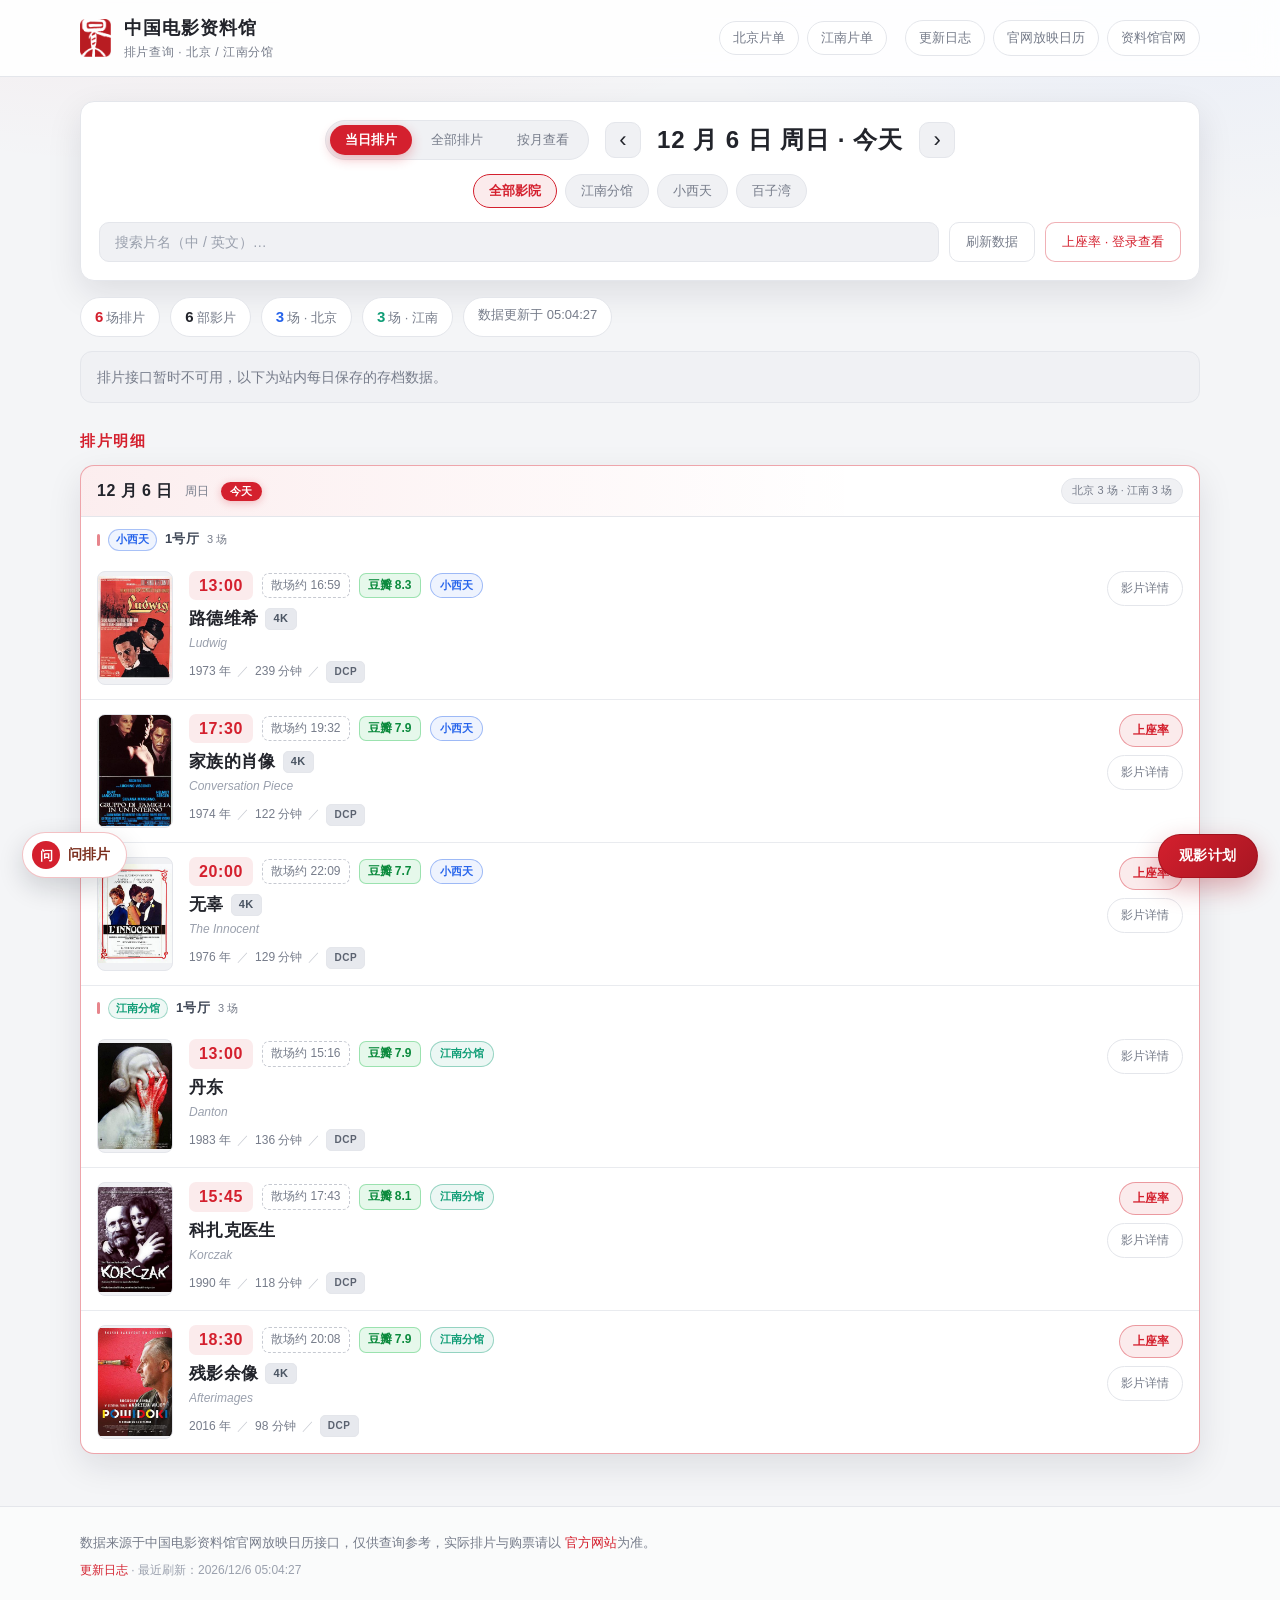
==== commit 0fe75abe: "新增一键回到顶部按钮" ====
--- a/index.html
+++ b/index.html
@@ -132,6 +132,10 @@
   观影计划<span class="plan-fab-count" id="planFabCount" hidden>0</span>
 </button>
 
+<button type="button" class="back-top" id="backTop" aria-label="回到顶部" hidden>
+  <svg viewBox="0 0 24 24" aria-hidden="true" focusable="false"><path d="M12 5.5 5 12.5l1.5 1.5 4-4V19h3V10l4 4 1.5-1.5z" fill="currentColor"/></svg>
+</button>
+
 <div class="mini-cal" id="miniCal" hidden>
   <div class="mini-cal-panel" id="miniCalPanel" hidden>
     <div class="mc-head">
--- a/style.css
+++ b/style.css
@@ -1224,17 +1224,41 @@
 @media (max-width:760px){
   .assist-btn{
     left:12px;bottom:calc(16px + env(safe-area-inset-bottom));
-    height:42px;padding:0 14px 0 8px;border-radius:21px;font-size:12.5px;
+    height:44px;padding:0 14px 0 8px;border-radius:22px;font-size:13px;
   }
-  .assist-btn-icon{width:26px;height:26px;font-size:12px}
+  .assist-btn-icon{width:28px;height:28px;font-size:12.5px}
   .assist-panel{
     left:8px;right:8px;bottom:0;width:auto;height:min(82dvh,640px);
+    max-height:calc(100dvh - 8px);
     border-radius:16px 16px 0 0;border-bottom:0;
   }
-  .assist-log{padding:10px}
-  .assist-row{grid-template-columns:44px minmax(0,1fr) auto;gap:7px}
-  .assist-input{font-size:16px}   /* 避免 iOS 聚焦时自动放大 */
-  .assist-note{padding-bottom:calc(9px + env(safe-area-inset-bottom))}
+  .assist-head{padding:10px 12px 8px}
+  .assist-headtext h2{font-size:15px}
+  .assist-headtext p{font-size:11px}
+  .assist-log{padding:10px 10px 12px;overscroll-behavior:contain;-webkit-overflow-scrolling:touch}
+  .assist-card{padding:10px}
+  .assist-card-title{font-size:14px;line-height:1.4}
+  .assist-card-sub{font-size:11.5px}
+  .assist-bubble{font-size:13px;line-height:1.6}
+  .assist-day{font-size:12px;padding:5px 7px}
+  .assist-row{
+    grid-template-columns:44px minmax(0,1fr) auto;gap:7px;
+    padding:9px 2px;min-height:46px;touch-action:manipulation;
+  }
+  .ar-time{font-size:13px}
+  .ar-title{font-size:13.5px;line-height:1.45}
+  .ar-meta{font-size:12px;line-height:1.5}
+  .ar-price{font-size:13px}
+  .ar-chip{font-size:10.5px}
+  .assist-summary,.assist-empty{font-size:13px;line-height:1.65}
+  .assist-hint{font-size:12px}
+  .assist-more,.assist-foot,.assist-data{font-size:11.5px}
+  .assist-suggest{min-height:36px;padding:7px 11px;font-size:12px;overflow-wrap:anywhere}
+  .assist-form{gap:6px;padding:8px 10px 4px}
+  .assist-input{min-height:44px;padding:10px 12px;font-size:16px}   /* 16px 避免 iOS 聚焦时自动放大 */
+  .assist-send{min-height:44px;min-width:62px;padding:0 12px;font-size:13px}
+  /* 底部说明：字号上调保证可读，底部内边距追加 iPhone 横条安全区 */
+  .assist-note{font-size:11.5px;line-height:1.55;padding:3px 12px calc(8px + env(safe-area-inset-bottom))}
   /* 面板打开时临时隐藏右下角观影计划按钮与日期小日历，避免叠层遮挡 */
   body.assist-open .plan-fab,
   body.assist-open .mini-cal{display:none!important}
@@ -1242,4 +1266,9 @@
 @media (prefers-reduced-motion: reduce){
   .assist-spinner{animation:none}
   .assist-btn,.assist-btn:hover{transform:none}
-}
+}
+
+/* 页头站名 / 方章：可点击返回首页 */
+a.brand{color:inherit;text-decoration:none;-webkit-tap-highlight-color:transparent}
+a.brand:hover .brand-text h1{color:var(--accent)}
+a.brand:focus-visible{outline:2px solid rgba(212,32,46,.5);outline-offset:3px;border-radius:6px}
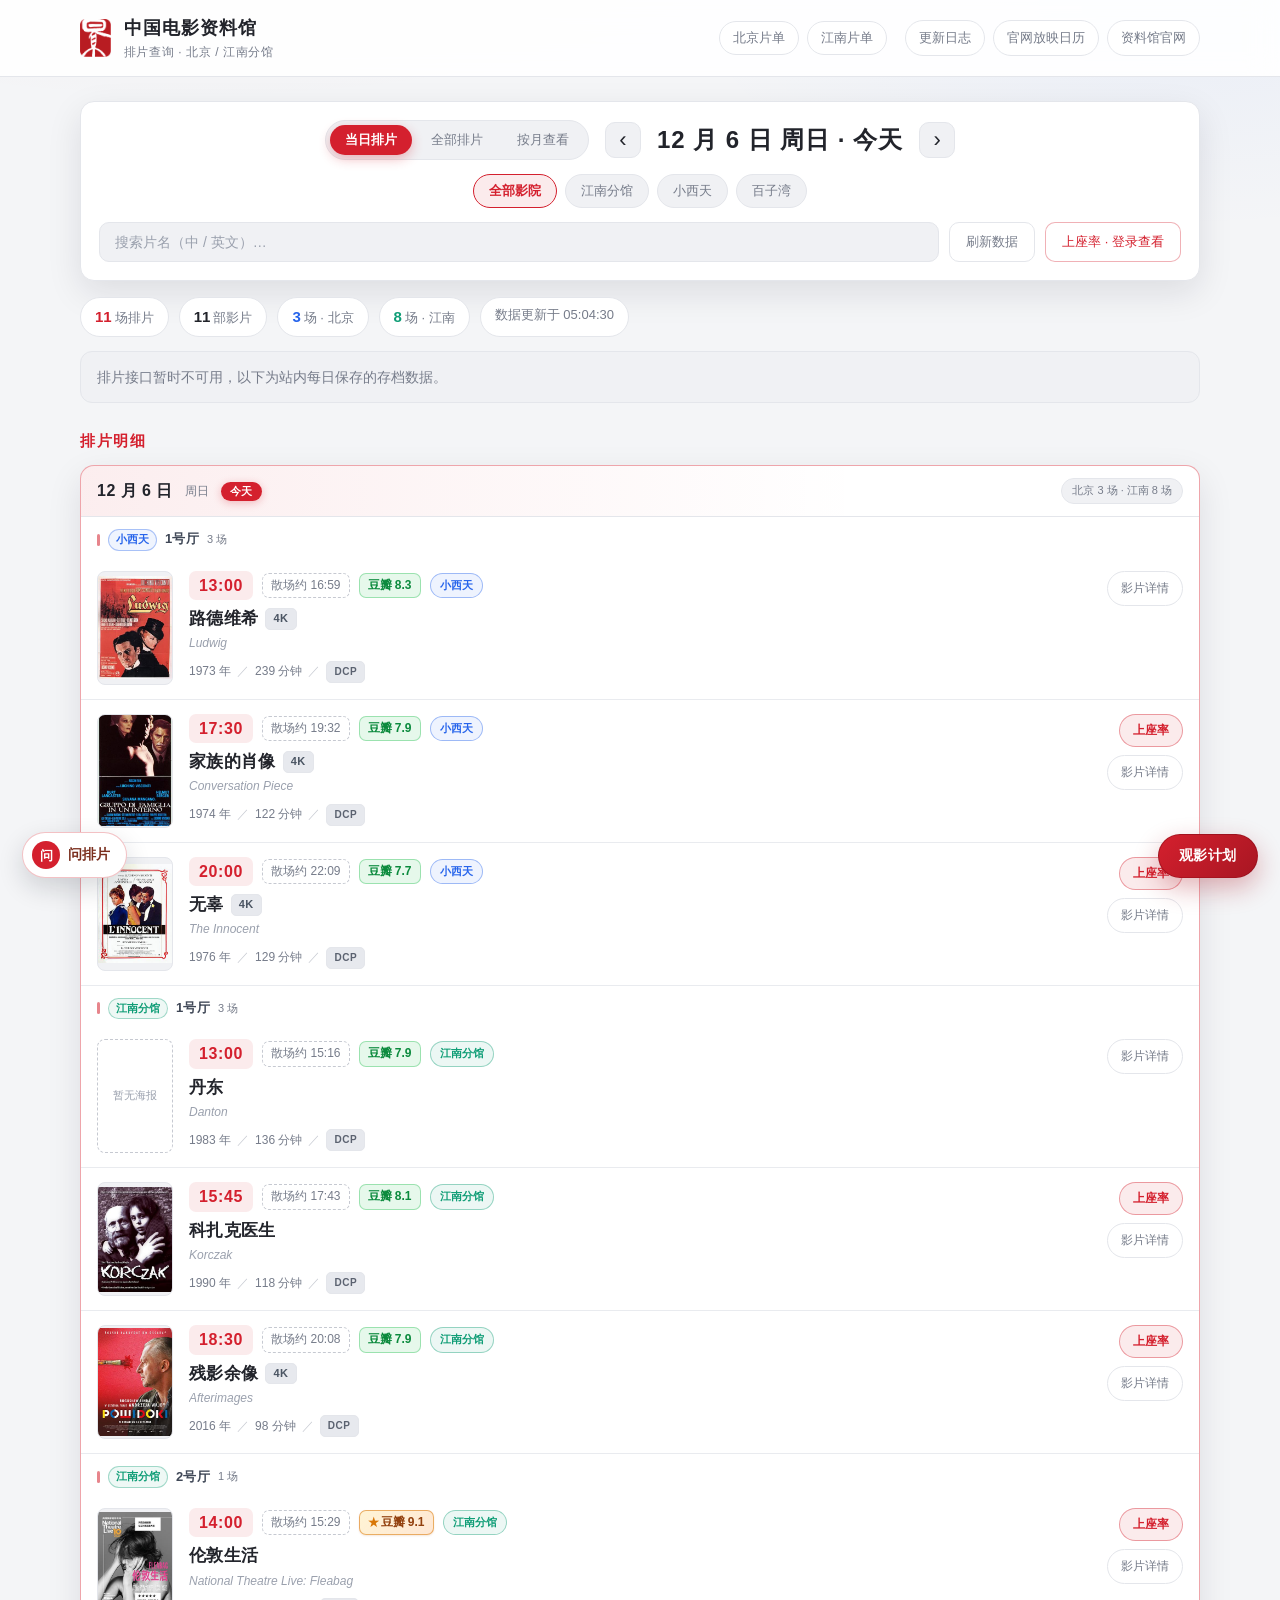
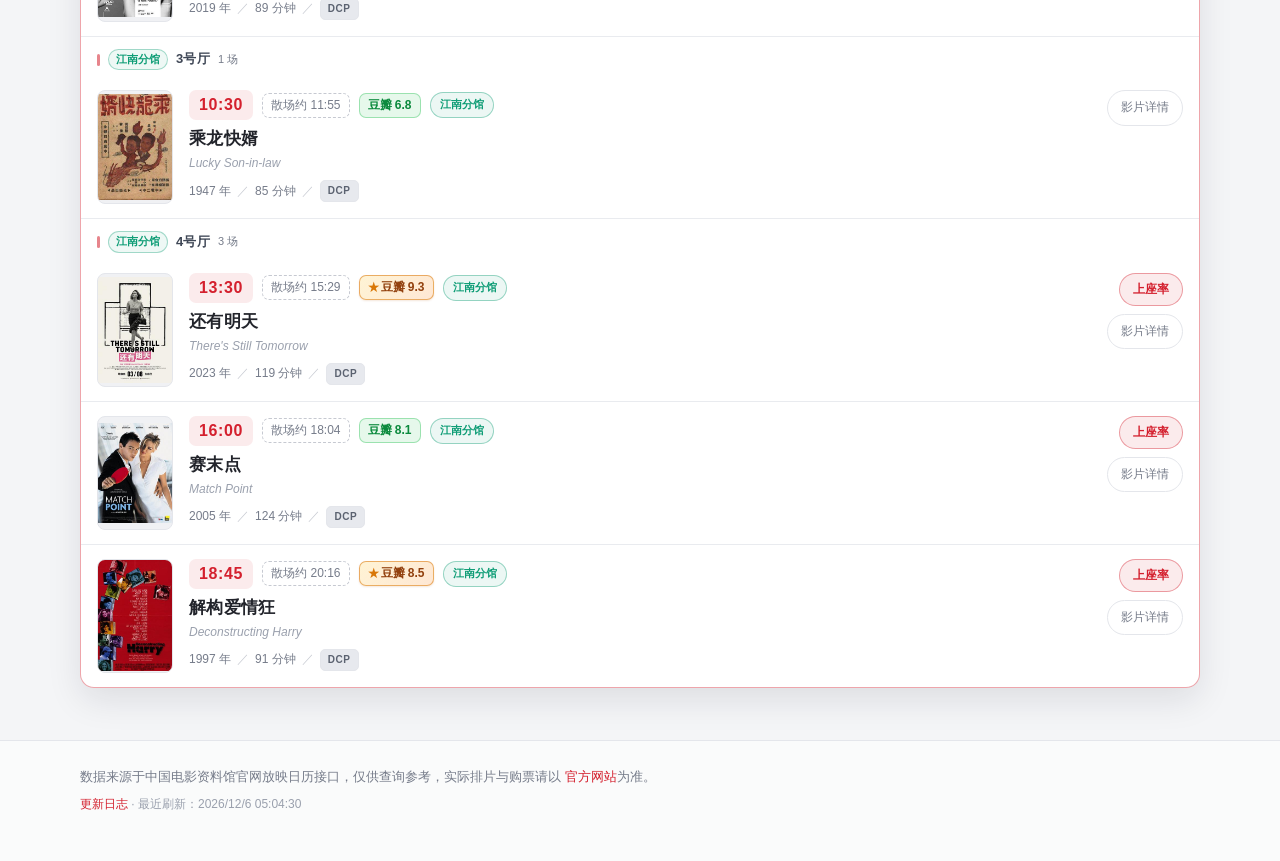
==== commit c5a201ab: "add cache-busting version to data scripts" ====
--- a/index.html
+++ b/index.html
@@ -264,11 +264,11 @@
   <p class="assist-note">能答：某天 / 影院 / 影厅 / 某部片 / 时间段 / 制式 / 活动 / 统计。查不到会直说，不编造场次与票价；上座率请点卡片上的按钮登录查看。Esc 关闭。</p>
 </section>
 
-<script src="extra-schedule.js"></script>
-<script src="events-2026-11.js"></script>
-<script src="prices.js"></script>
-<script src="douban-map.js"></script>
-<script src="app.js"></script>
+<script src="extra-schedule.js?v=20261125"></script>
+<script src="events-2026-11.js?v=20261125"></script>
+<script src="prices.js?v=20261125"></script>
+<script src="douban-map.js?v=20261125"></script>
+<script src="app.js?v=20261125"></script>
 <script src="feeds.js"></script>
 <script src="assistant.js"></script>
 </body>
--- a/style.css
+++ b/style.css
@@ -616,6 +616,21 @@
   background:#fff;color:var(--accent);font-size:12px;font-weight:700;
   font-variant-numeric:tabular-nums;
 }
+
+/* ---------- 回到顶部 ---------- */
+.back-top{
+  position:fixed;right:24px;bottom:88px;z-index:79;
+  width:42px;height:42px;border-radius:50%;cursor:pointer;
+  display:inline-grid;place-items:center;
+  color:var(--accent);background:var(--panel);
+  border:1px solid var(--line);
+  box-shadow:0 10px 26px rgba(20,24,40,.16);
+  transition:transform .15s,box-shadow .15s;
+}
+.back-top[hidden]{display:none!important}
+.back-top:hover{transform:translateY(-2px);box-shadow:0 14px 32px rgba(20,24,40,.22)}
+.back-top:active{transform:translateY(0)}
+.back-top svg{width:20px;height:20px}
 
 .plan-modal{
   width:min(760px, calc(100vw - 40px));max-width:none;max-height:90vh;
@@ -934,6 +949,7 @@
 
   /* 浮动入口下移并给底部留白，避免遮挡最后一张卡片 */
   .plan-fab{right:14px;bottom:calc(14px + env(safe-area-inset-bottom));min-height:46px;padding:11px 16px}
+  .back-top{right:16px;bottom:calc(72px + env(safe-area-inset-bottom));width:40px;height:40px}
   main.wrap{padding-bottom:78px}
   .site-footer{padding-bottom:calc(24px + env(safe-area-inset-bottom))}
 
@@ -1259,8 +1275,9 @@
   .assist-send{min-height:44px;min-width:62px;padding:0 12px;font-size:13px}
   /* 底部说明：字号上调保证可读，底部内边距追加 iPhone 横条安全区 */
   .assist-note{font-size:11.5px;line-height:1.55;padding:3px 12px calc(8px + env(safe-area-inset-bottom))}
-  /* 面板打开时临时隐藏右下角观影计划按钮与日期小日历，避免叠层遮挡 */
+  /* 面板打开时临时隐藏右下角观影计划按钮、回到顶部按钮与日期小日历，避免叠层遮挡 */
   body.assist-open .plan-fab,
+  body.assist-open .back-top,
   body.assist-open .mini-cal{display:none!important}
 }
 @media (prefers-reduced-motion: reduce){
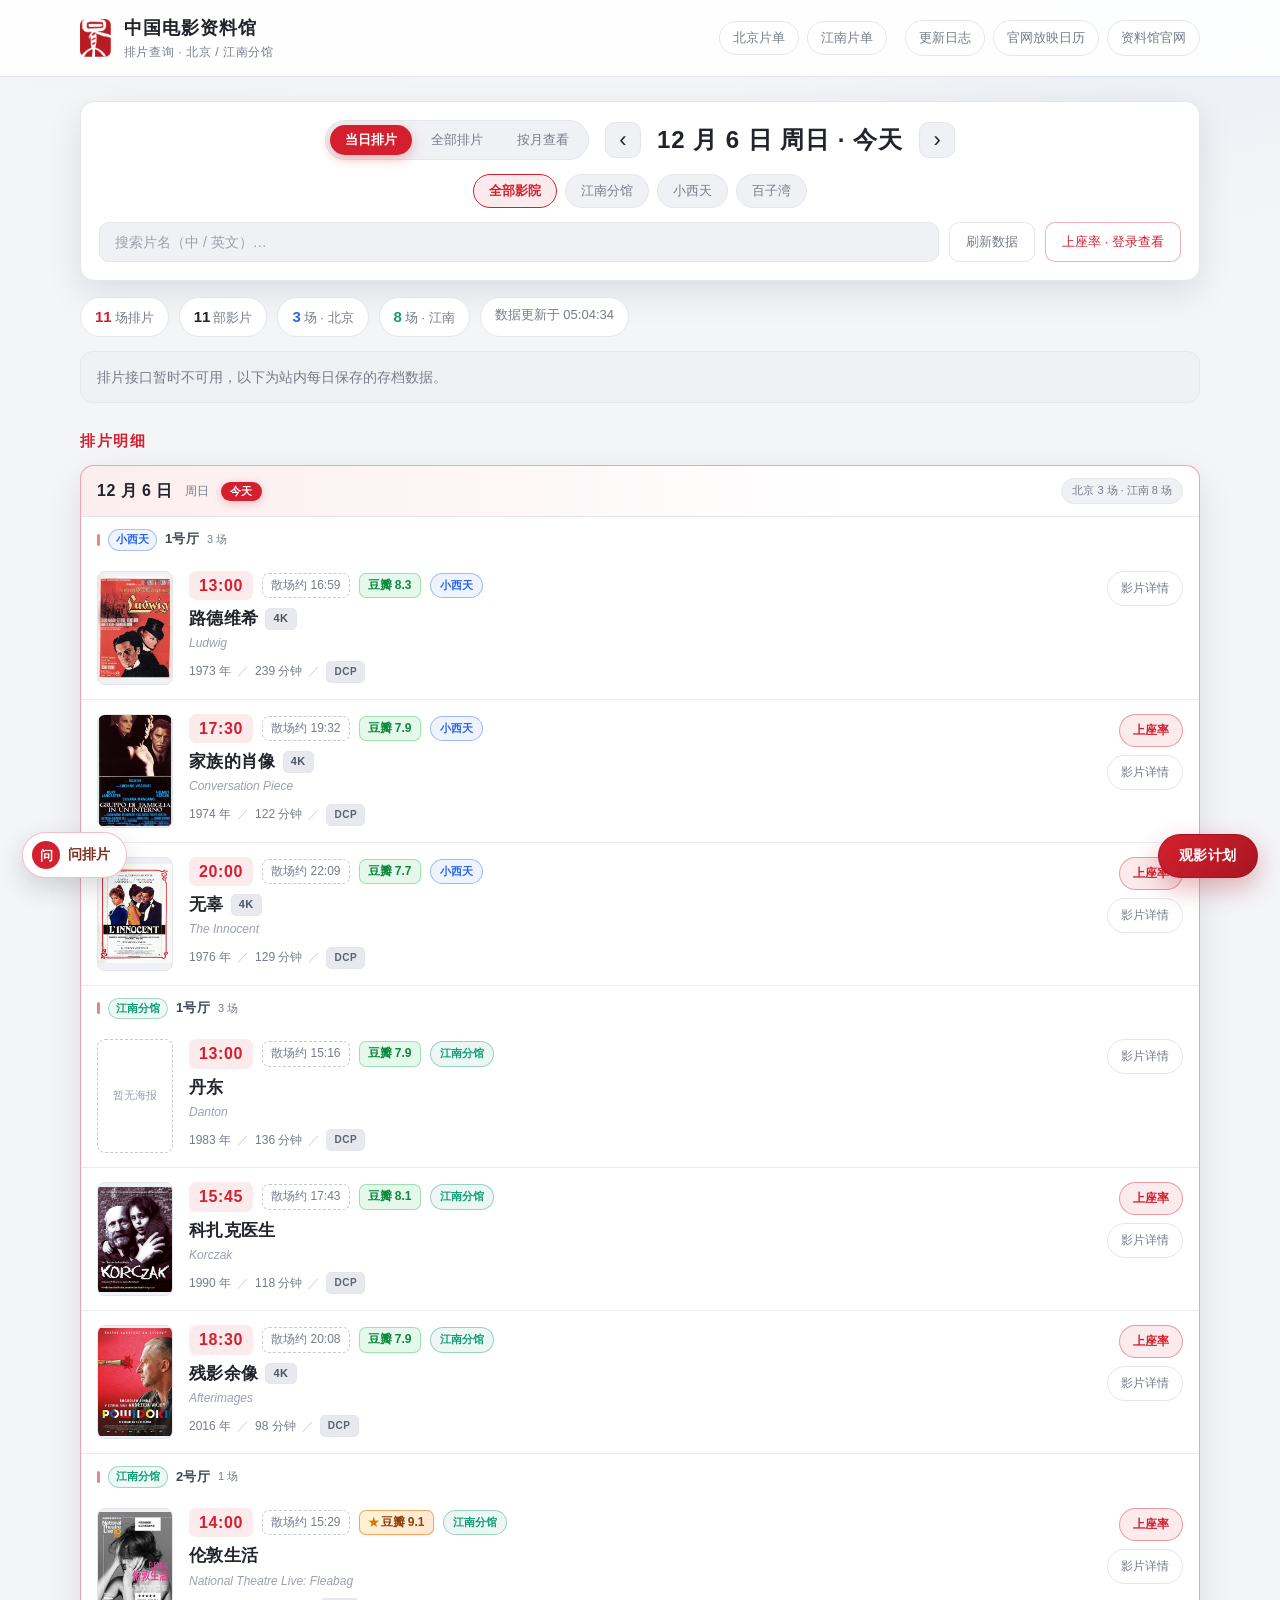
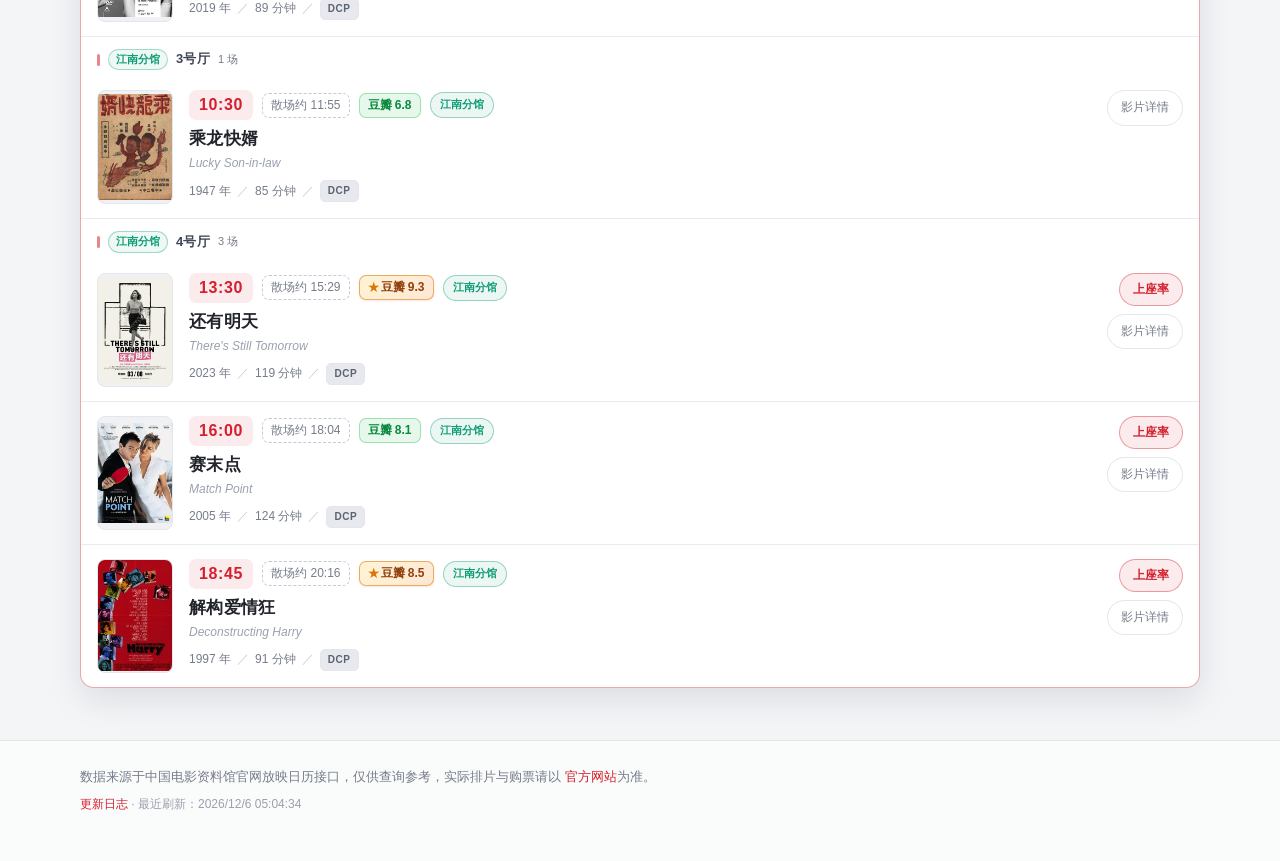
==== commit 82c71037: "fix: mobile plan titles wrap fully (index.html)" ====
--- a/index.html
+++ b/index.html
@@ -8,7 +8,7 @@
 <link rel="icon" type="image/png" sizes="32x32" href="assets/logo-cfa-32.png">
 <link rel="icon" type="image/png" sizes="96x96" href="assets/logo-cfa-96.png">
 <link rel="apple-touch-icon" sizes="180x180" href="assets/logo-cfa-180.png">
-<link rel="stylesheet" href="style.css">
+<link rel="stylesheet" href="style.css?v=20261125">
 </head>
 <body>
 
--- a/style.css
+++ b/style.css
@@ -879,22 +879,29 @@
   .plan-tabs{width:100%}
   .plan-tabs .tab{flex:1;text-align:center;padding:7px 8px}
   .plan-cand{flex-wrap:wrap;gap:8px 12px}
-  .pc-when{width:110px;order:1}
-  .pc-body{order:2;flex:1 1 0}
-  .pc-add{order:3;margin-left:auto;padding:7px 12px;min-height:40px}
+  /* 窄屏候选行：片名独占整行、完整换行显示，时间/票价/加入按钮排第二行 */
+  .pc-when{width:auto;order:2}
+  .pc-body{order:1;flex:1 1 100%}
+  .pc-add{order:4;margin-left:0;padding:7px 12px;min-height:40px}
   .pc-info{
-    order:4;flex:1 1 100%;flex-direction:row;align-items:baseline;
+    order:3;flex:1 1 auto;flex-direction:row;align-items:baseline;
     justify-content:flex-end;gap:12px;padding-top:1px;
   }
-  /* 窄屏计划行：单行 —— 时间 + 片名 + 票价 + 删除（厅号已移到日期组头） */
+  .pc-title{flex-wrap:wrap;row-gap:2px;overflow:visible}
+  .pc-name{white-space:normal;overflow:visible;text-overflow:clip;overflow-wrap:anywhere}
+  /* 窄屏计划行：两行 —— 上行 时间 + 票价 + 删除，下行 片名独占整行完整换行（厅号已移到日期组头） */
   .plan-item{
     grid-template-columns:auto minmax(0,1fr) auto 40px;
-    grid-template-rows:auto;
-    column-gap:8px;row-gap:0;
+    grid-template-rows:auto auto;
+    column-gap:8px;row-gap:3px;
     min-height:0;padding:8px 12px;
   }
   .plan-time{grid-column:1;grid-row:1;align-self:center}
-  .plan-title{grid-column:2;grid-row:1;align-self:center;font-size:14px}
+  .plan-title{
+    grid-column:1 / -1;grid-row:2;align-self:center;font-size:14px;
+    flex-wrap:wrap;row-gap:2px;overflow:visible;
+  }
+  .plan-name{white-space:normal;overflow:visible;text-overflow:clip;overflow-wrap:anywhere}
   .plan-price{grid-column:3;grid-row:1;align-self:center;justify-self:end;min-width:40px;font-size:18px}
   .plan-del{grid-column:4;grid-row:1;justify-self:end;width:40px;height:40px;font-size:18px}
   .plan-toolbar-btns{width:100%}
@@ -975,7 +982,7 @@
   .plan-date-head{font-size:13px}
   .plan-hall-head{font-size:12.5px}
   .plan-cand{gap:6px 10px;padding:10px 11px}
-  .pc-when{width:106px;gap:3px}
+  .pc-when{gap:3px}
   .pc-when b,.pc-when i{font-size:15px}
   .pc-name{font-size:13.5px}
   .pc-add{min-height:40px;padding:8px 13px;display:inline-flex;align-items:center}
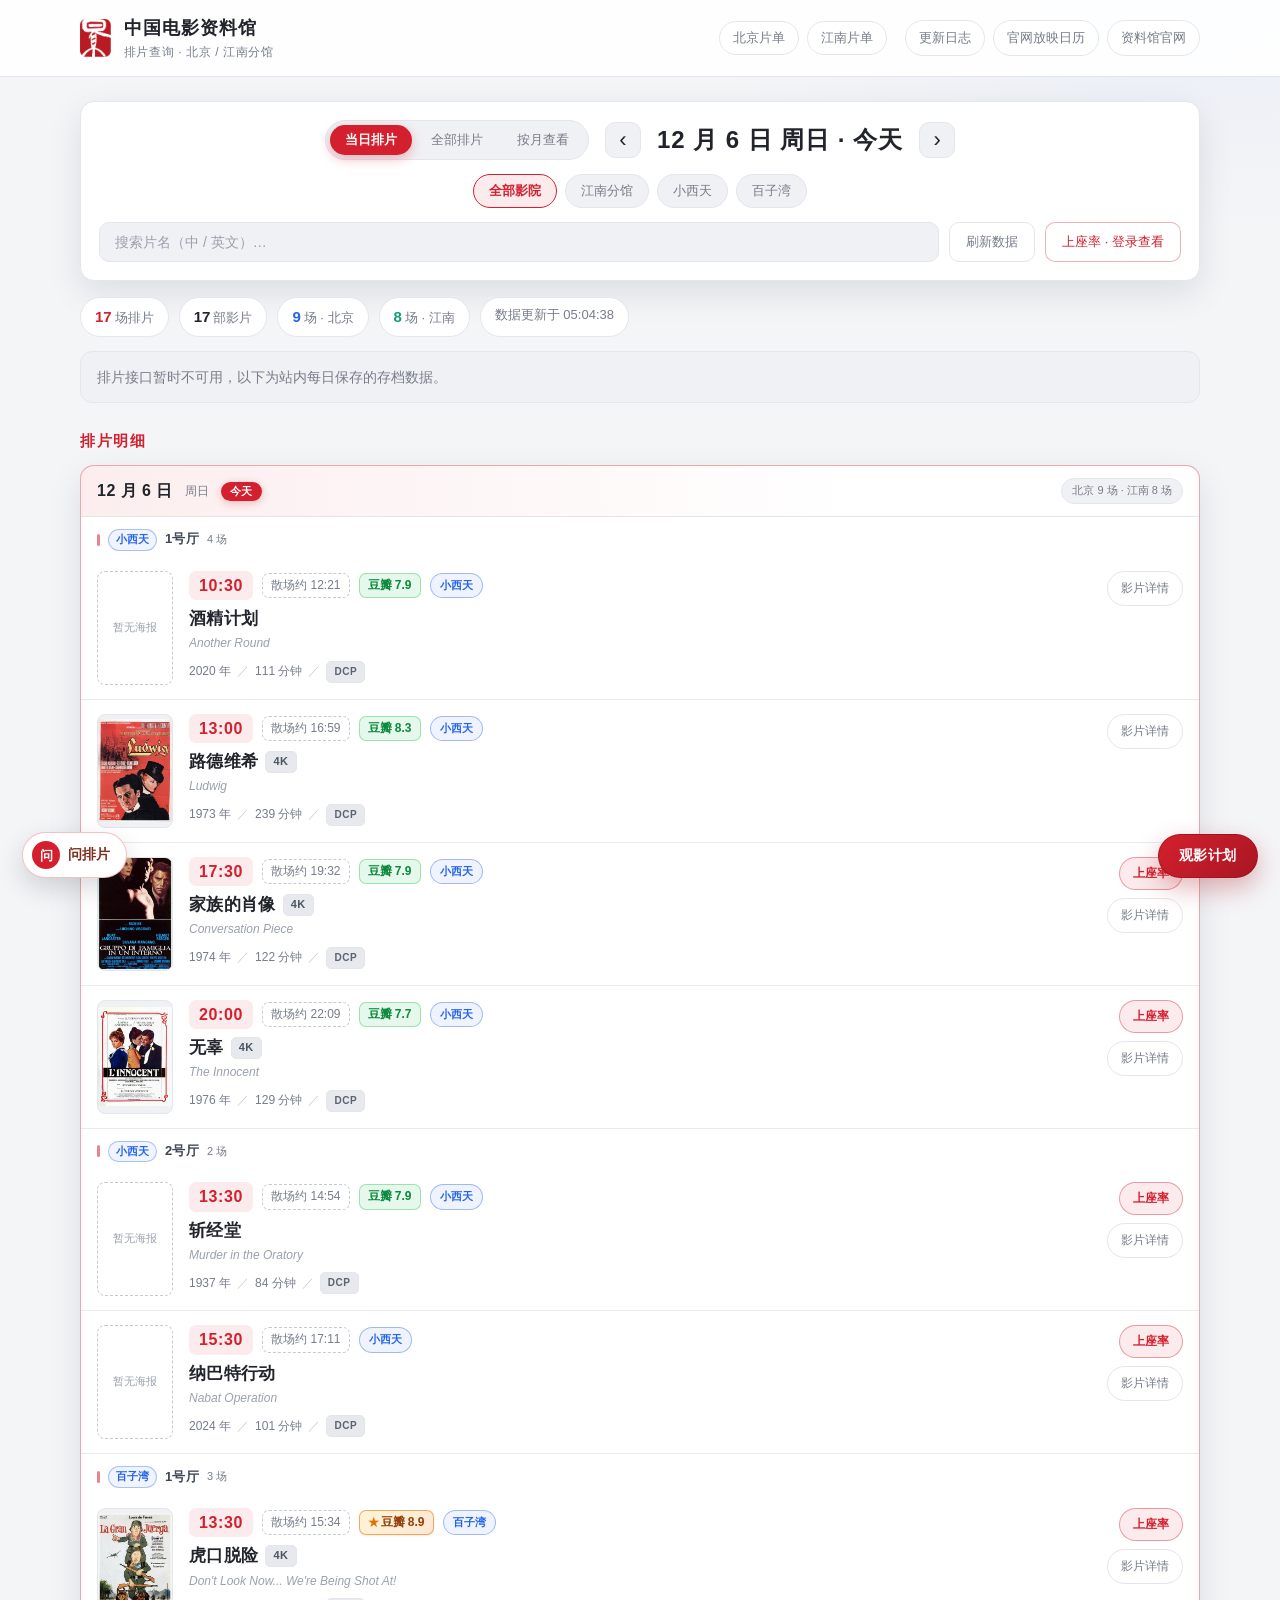
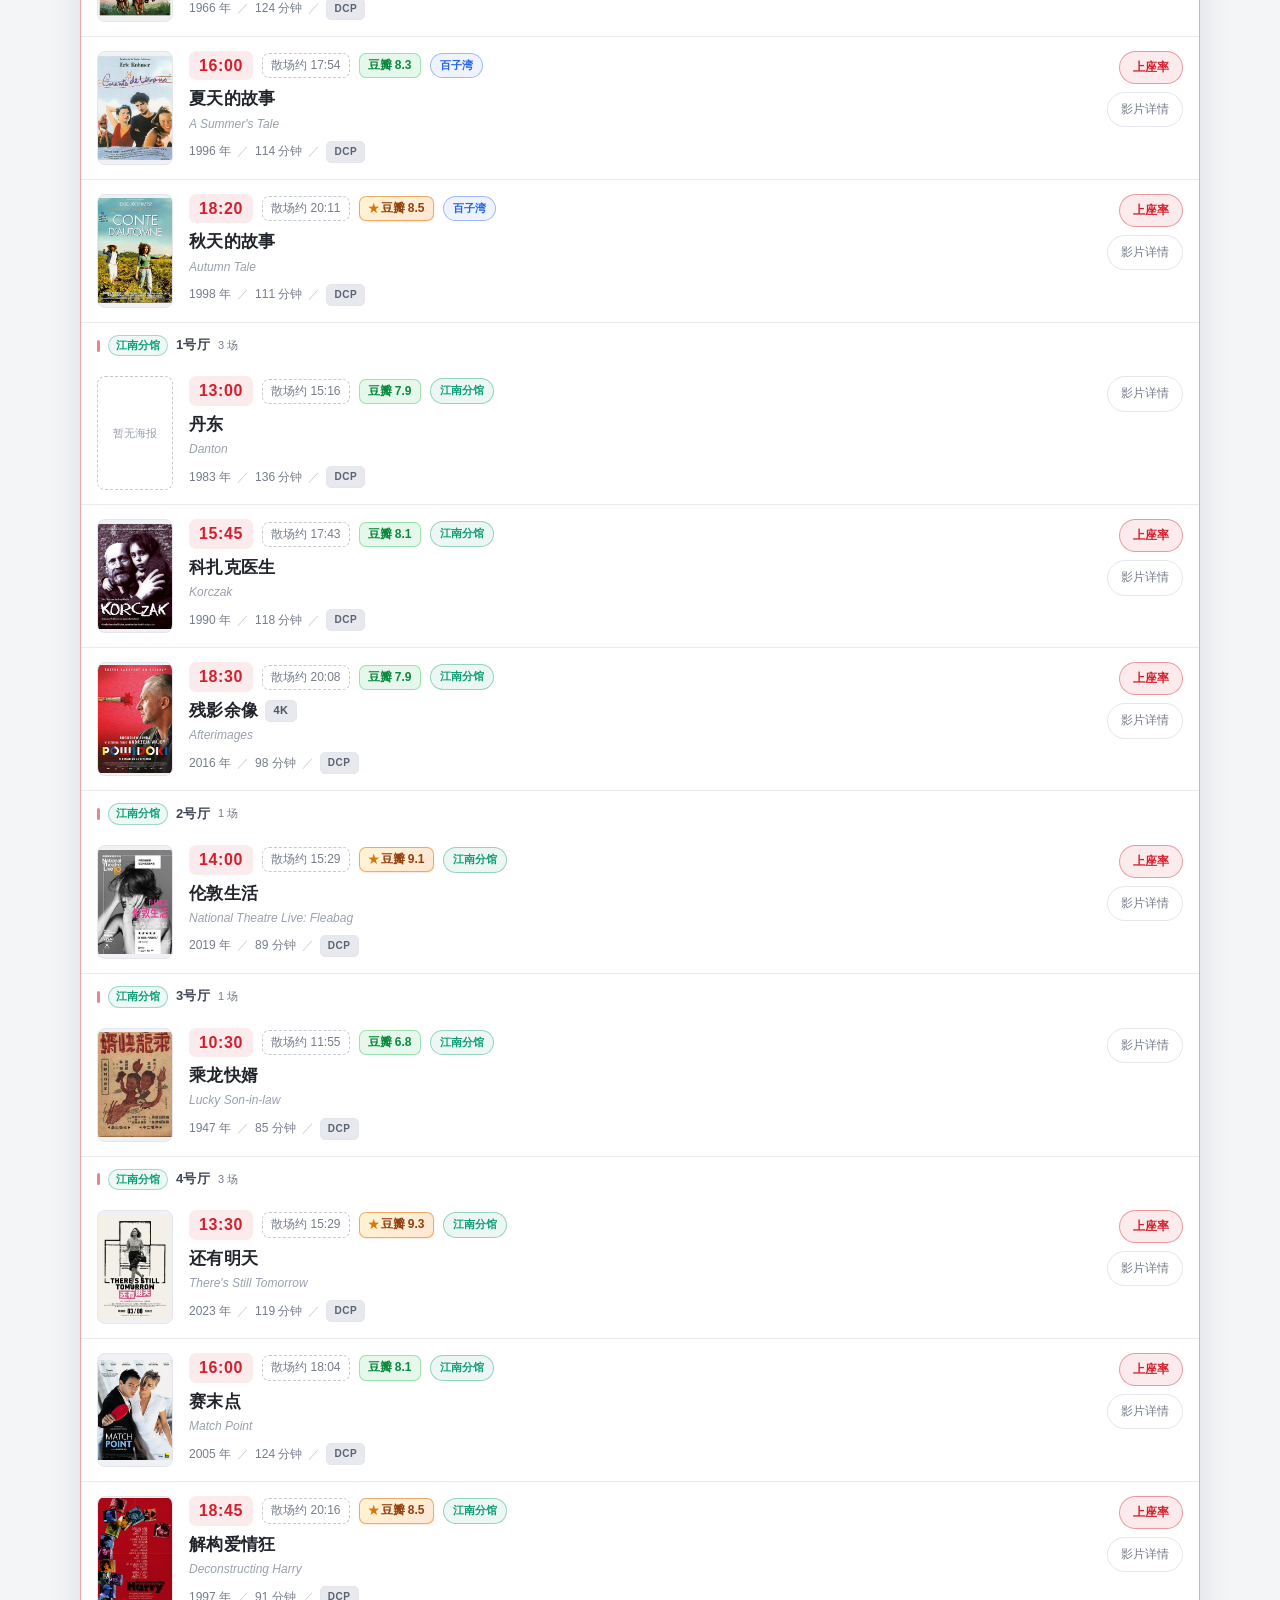
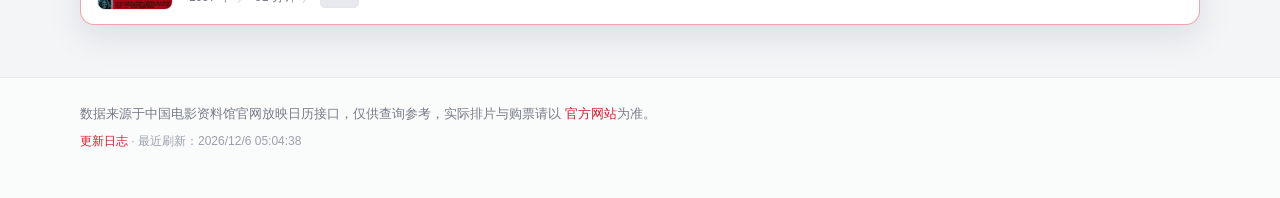
==== commit 5139f245: "poster-map: update index.html" ====
--- a/index.html
+++ b/index.html
@@ -267,7 +267,7 @@
 <script src="extra-schedule.js?v=20261125"></script>
 <script src="events-2026-11.js?v=20261125"></script>
 <script src="prices.js?v=20261125"></script>
-<script src="douban-map.js?v=20261125"></script>
+<script src="douban-map.js?v=20261128"></script>
 <script src="app.js?v=20261125"></script>
 <script src="feeds.js"></script>
 <script src="assistant.js"></script>
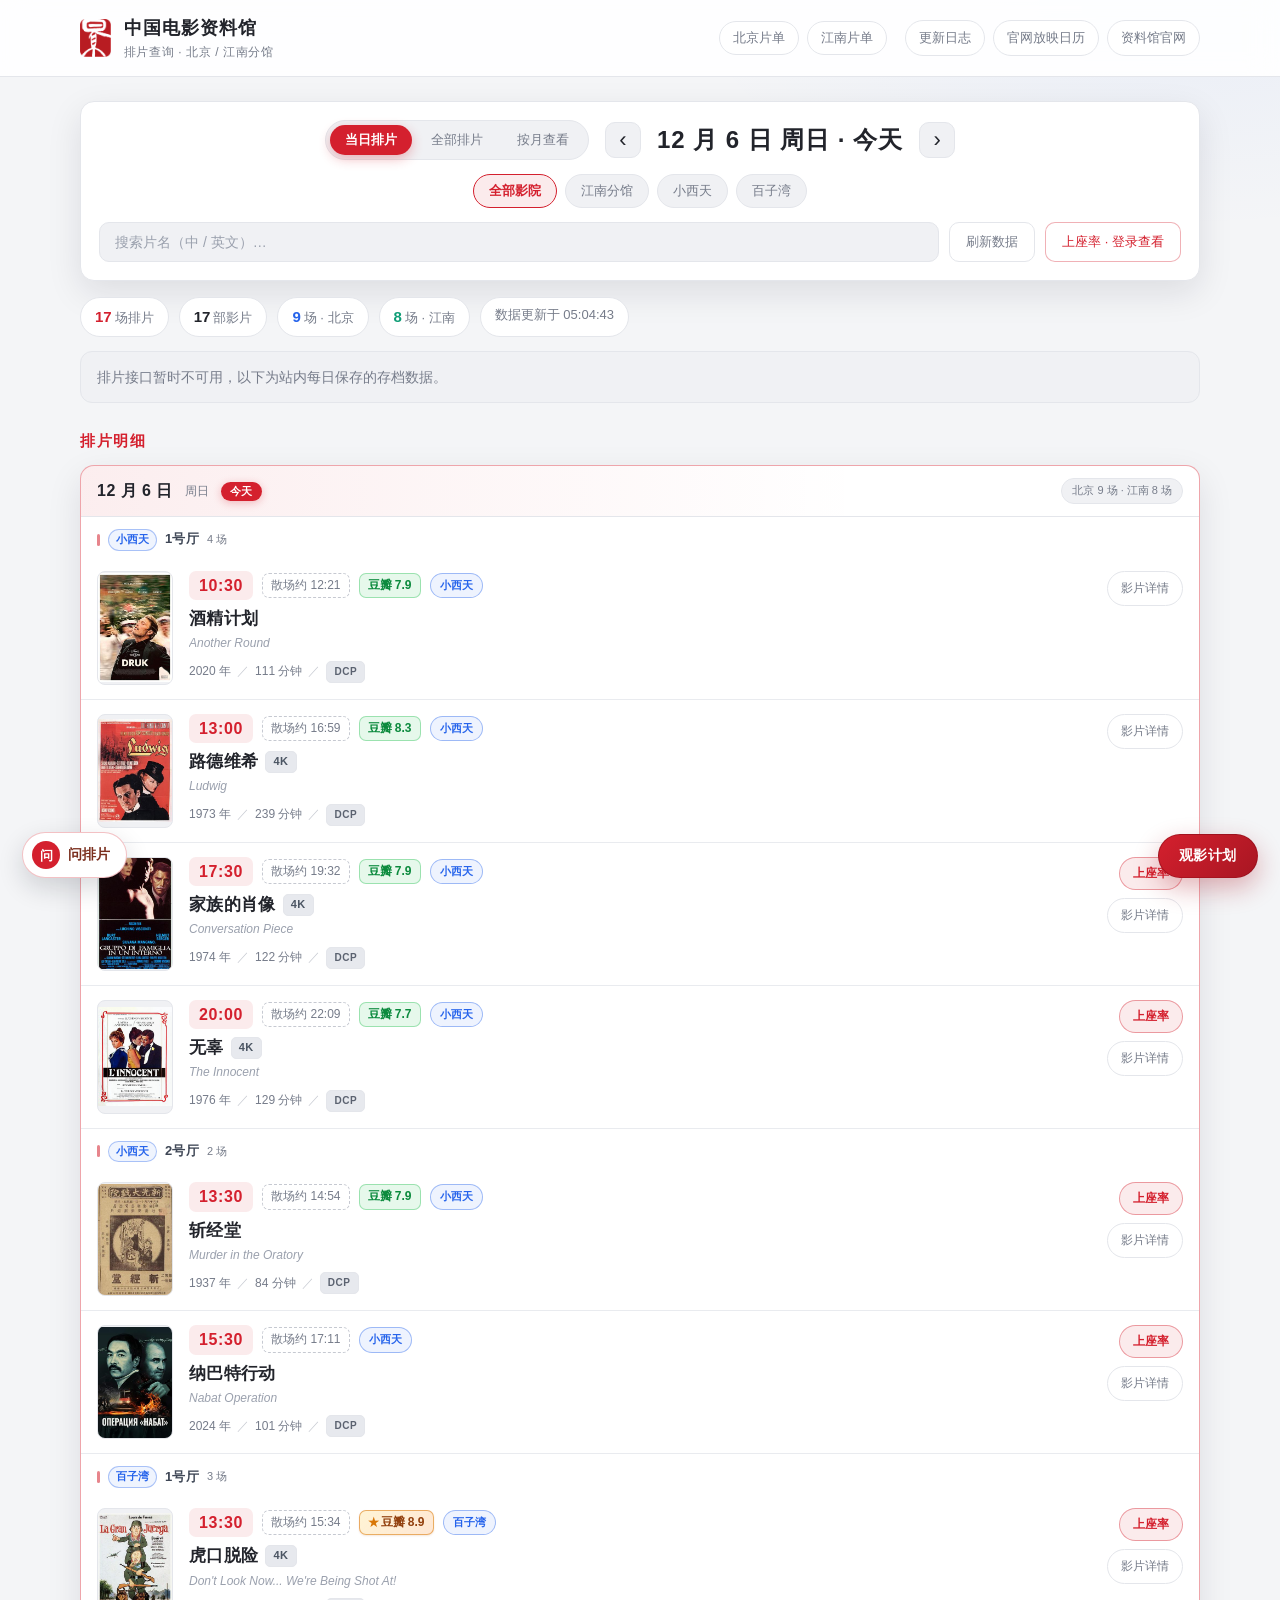
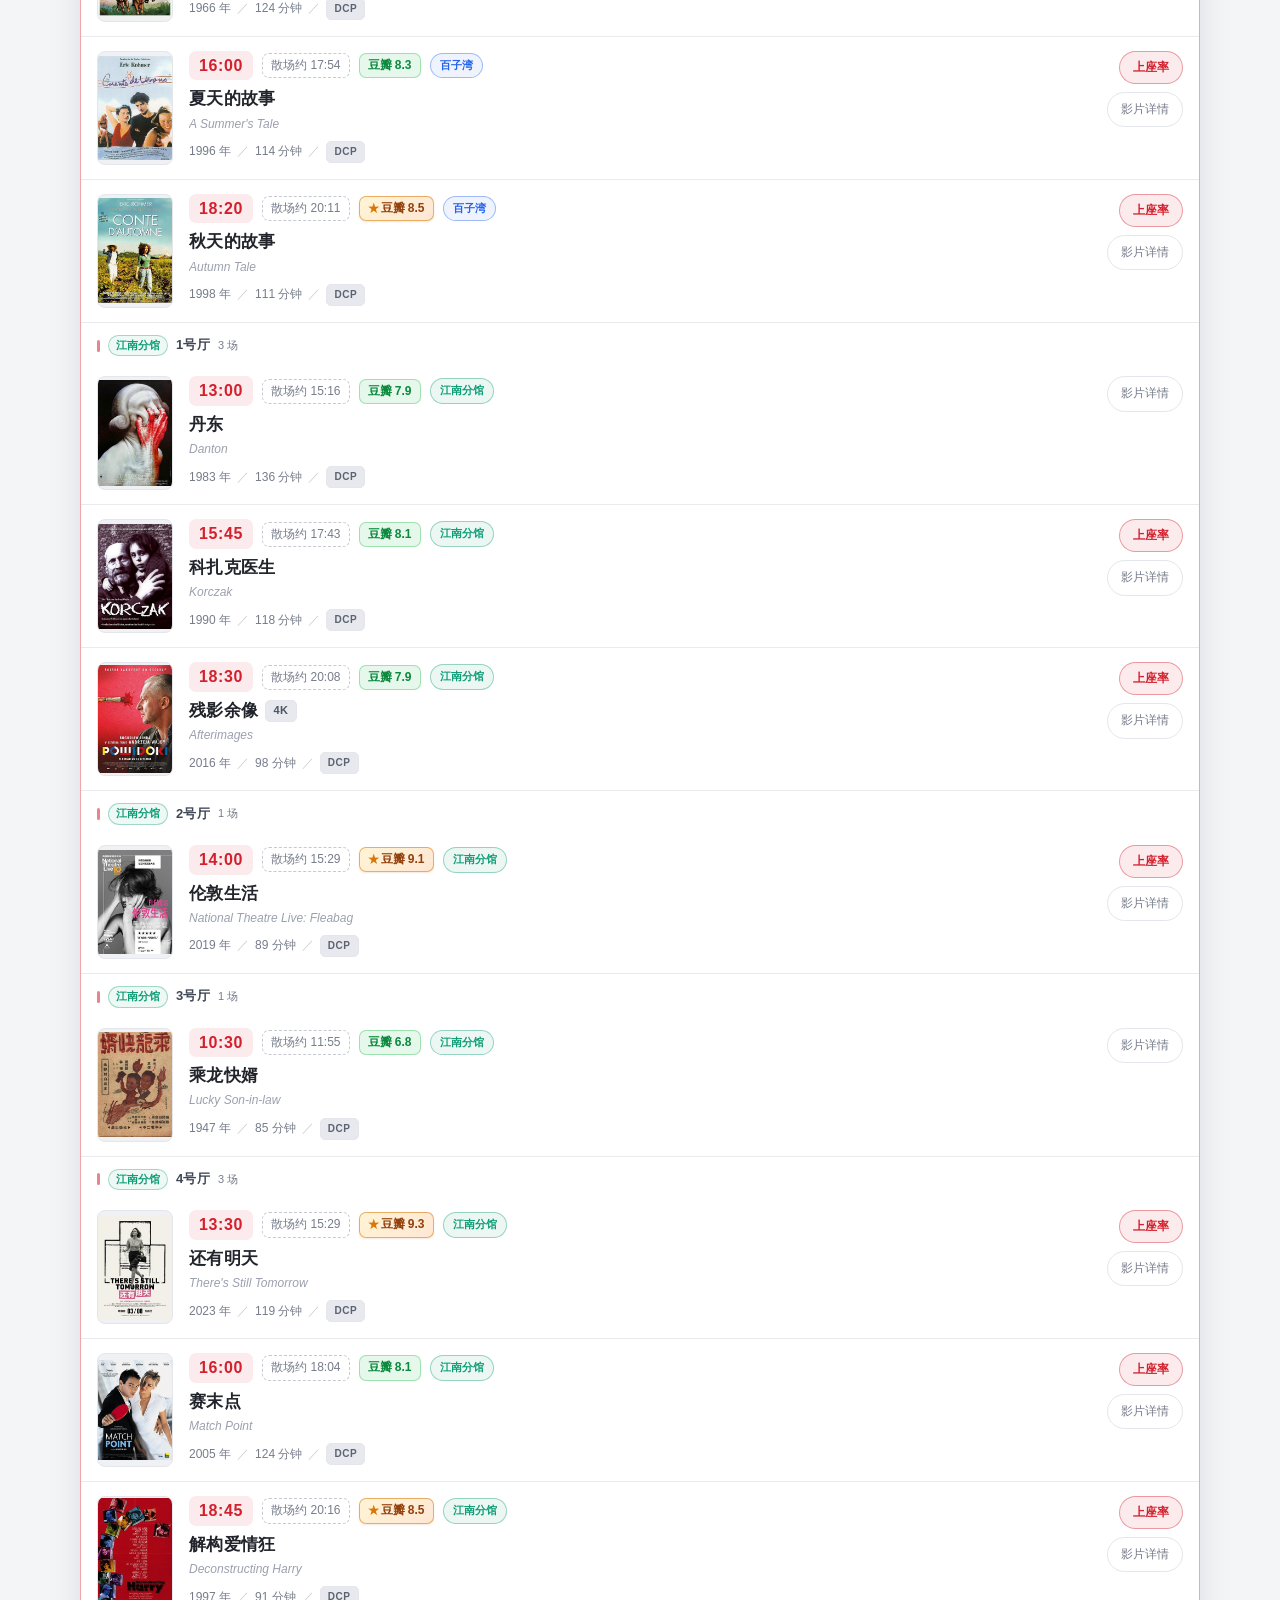
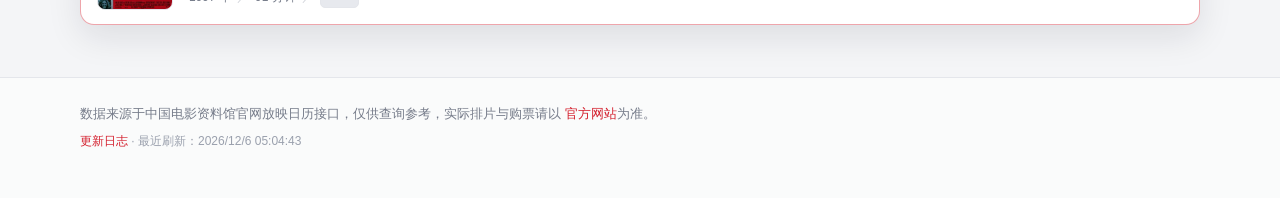
==== commit bd7db6ea: "poster cache-bust: index.html" ====
--- a/index.html
+++ b/index.html
@@ -268,7 +268,7 @@
 <script src="events-2026-11.js?v=20261125"></script>
 <script src="prices.js?v=20261125"></script>
 <script src="douban-map.js?v=20261128"></script>
-<script src="app.js?v=20261125"></script>
+<script src="app.js?v=20261128b"></script>
 <script src="feeds.js"></script>
 <script src="assistant.js"></script>
 </body>
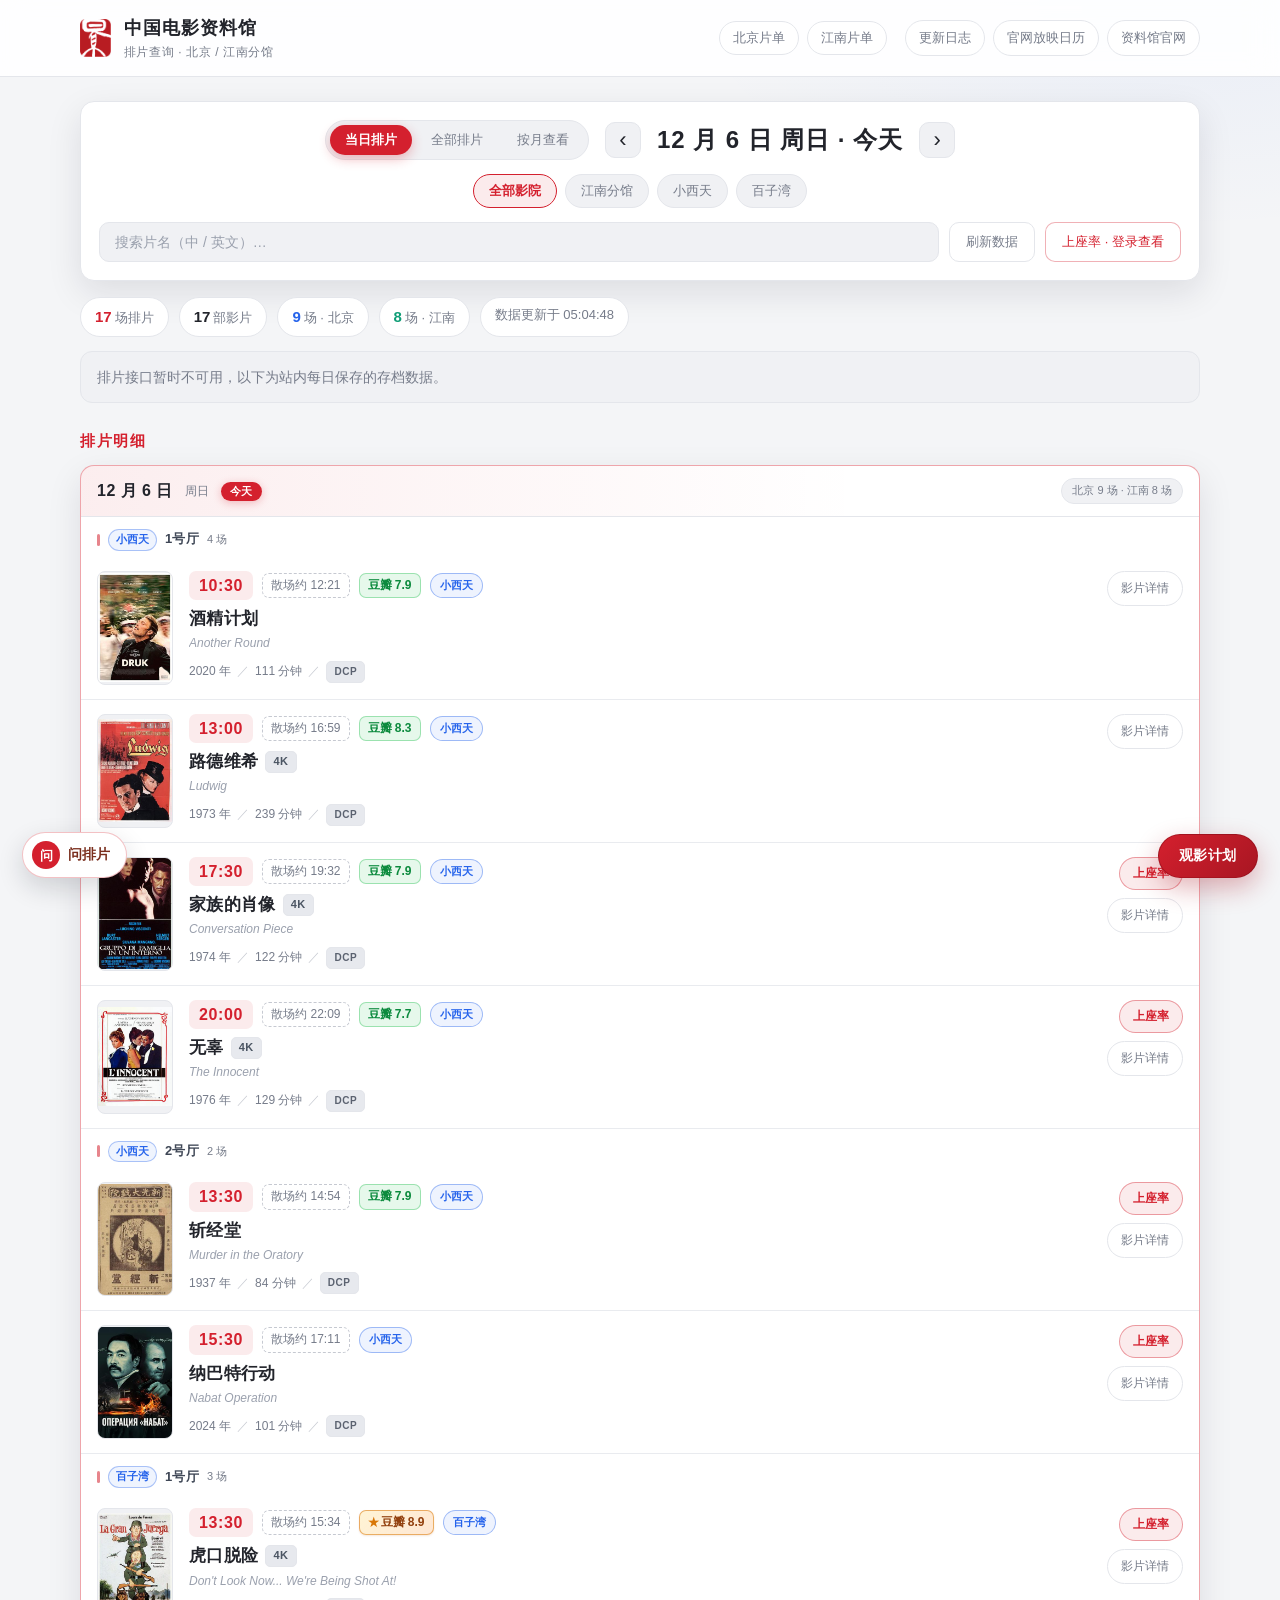
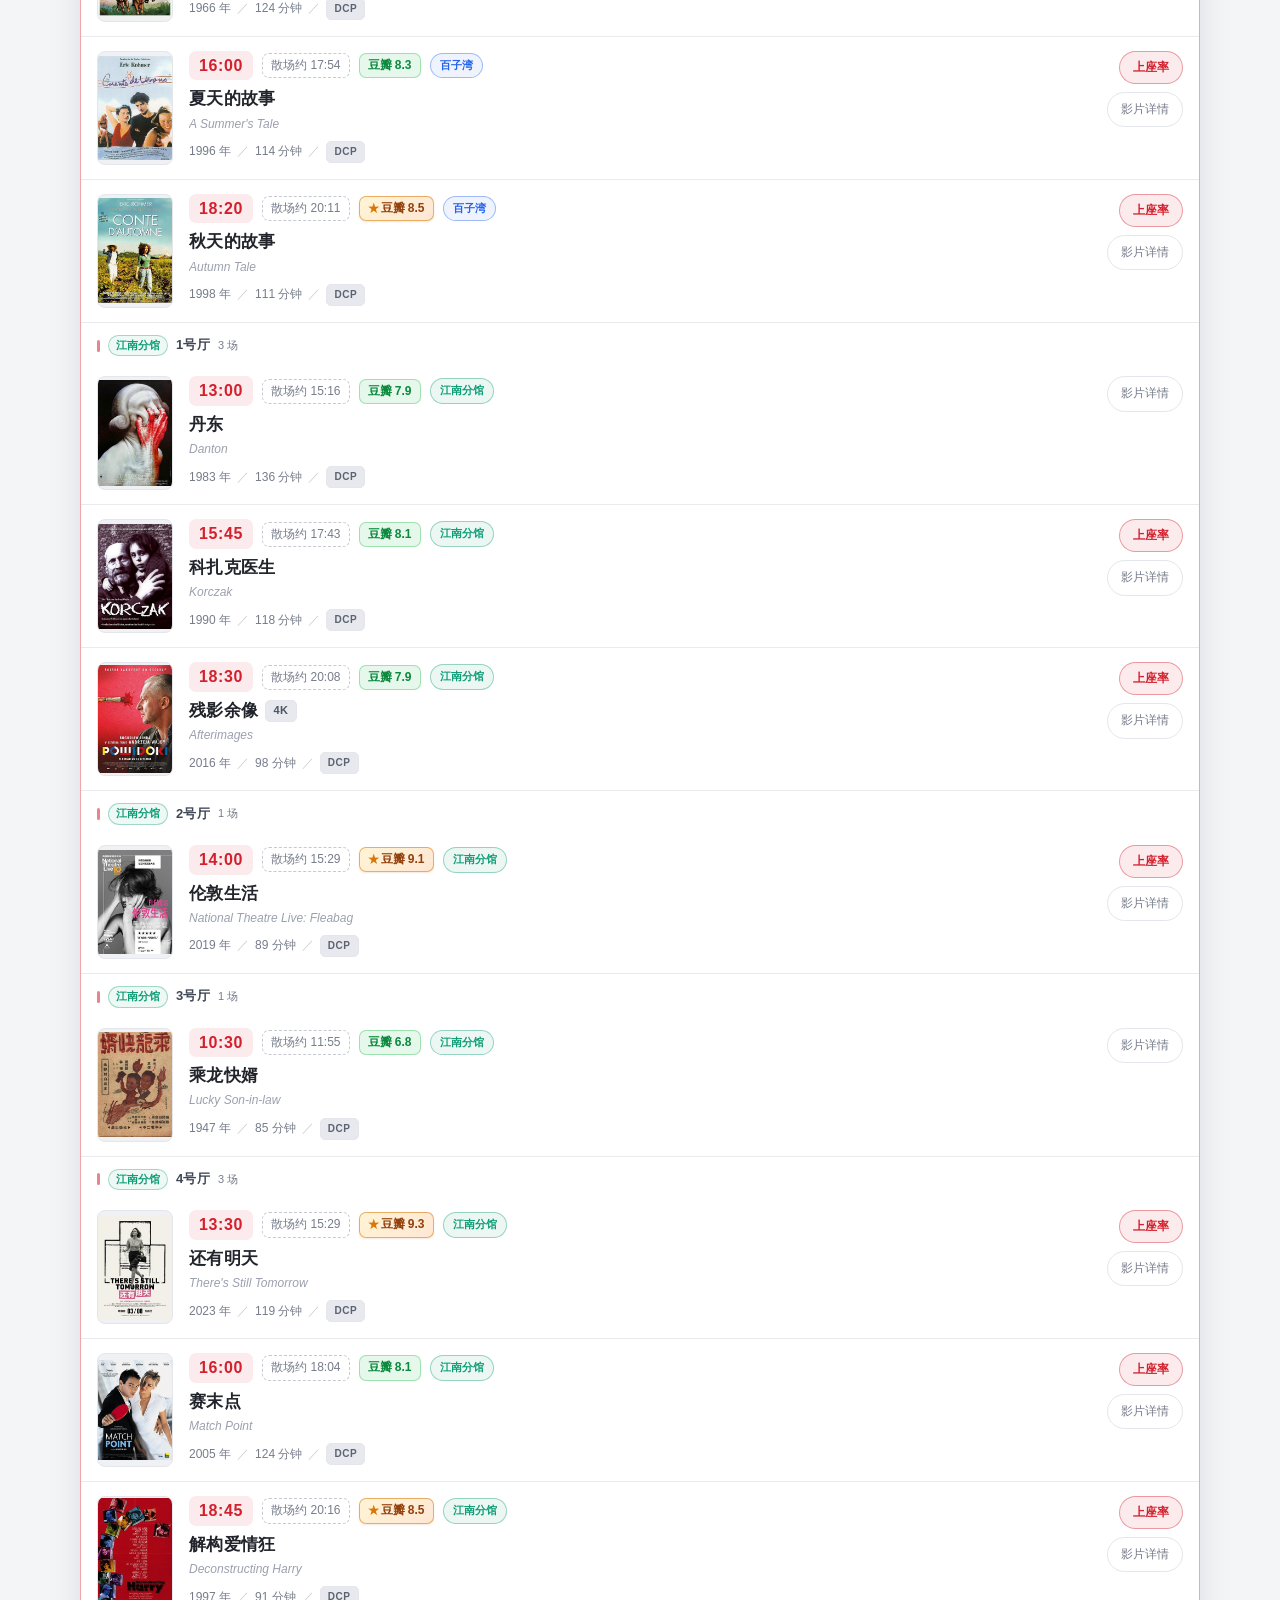
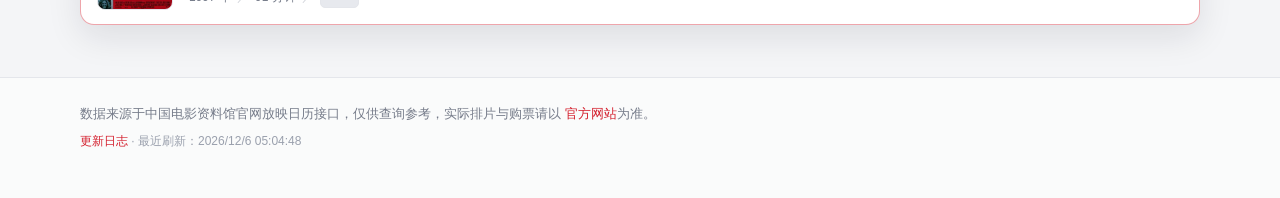
==== commit fe705d8f: "feat(plan): 选择场次增加月份/影厅筛选；补录12月5-6日已核实票价（index.html）" ====
--- a/index.html
+++ b/index.html
@@ -8,7 +8,7 @@
 <link rel="icon" type="image/png" sizes="32x32" href="assets/logo-cfa-32.png">
 <link rel="icon" type="image/png" sizes="96x96" href="assets/logo-cfa-96.png">
 <link rel="apple-touch-icon" sizes="180x180" href="assets/logo-cfa-180.png">
-<link rel="stylesheet" href="style.css?v=20261125">
+<link rel="stylesheet" href="style.css?v=20261128">
 </head>
 <body>
 
@@ -176,6 +176,10 @@
 
       <div id="planAddPane" hidden>
         <input type="search" id="planSearch" class="plan-search" placeholder="搜索片名（中 / 英文）…" autocomplete="off">
+        <div class="plan-filters" id="planFilters">
+          <div class="plan-frow" id="planFMonth" data-label="月份" role="group" aria-label="按月份筛选"></div>
+          <div class="plan-frow" id="planFHall" data-label="影厅" role="group" aria-label="按影厅筛选"></div>
+        </div>
         <div class="plan-cands" id="planCandidates"></div>
       </div>
 
@@ -266,9 +270,9 @@
 
 <script src="extra-schedule.js?v=20261125"></script>
 <script src="events-2026-11.js?v=20261125"></script>
-<script src="prices.js?v=20261125"></script>
+<script src="prices.js?v=20261128"></script>
 <script src="douban-map.js?v=20261128"></script>
-<script src="app.js?v=20261128b"></script>
+<script src="app.js?v=20261128c"></script>
 <script src="feeds.js"></script>
 <script src="assistant.js"></script>
 </body>
--- a/style.css
+++ b/style.css
@@ -1295,4 +1295,28 @@
 /* 页头站名 / 方章：可点击返回首页 */
 a.brand{color:inherit;text-decoration:none;-webkit-tap-highlight-color:transparent}
 a.brand:hover .brand-text h1{color:var(--accent)}
-a.brand:focus-visible{outline:2px solid rgba(212,32,46,.5);outline-offset:3px;border-radius:6px}
+a.brand:focus-visible{outline:2px solid rgba(212,32,46,.5);outline-offset:3px;border-radius:6px}
+
+/* ---------- 观影计划 · 选择场次筛选（月份 / 影厅） ---------- */
+.plan-filters{display:flex;flex-direction:column;gap:7px;margin:2px 0 10px}
+.plan-frow{display:flex;flex-wrap:wrap;align-items:center;gap:6px}
+.plan-frow[data-label]::before{
+  content:attr(data-label);flex:none;font-size:11.5px;font-weight:600;color:#9aa0ad;
+}
+.plan-fchip{
+  display:inline-flex;align-items:center;gap:5px;min-height:29px;padding:4px 12px;
+  font-size:12px;font-weight:600;line-height:1.3;color:#5a6070;cursor:pointer;
+  background:#fff;border:1px solid var(--line);border-radius:999px;
+  -webkit-tap-highlight-color:transparent;
+}
+.plan-fchip:hover{color:var(--txt);border-color:#c6c9d1}
+.plan-fchip:focus-visible{outline:2px solid rgba(212,32,46,.5);outline-offset:2px}
+.plan-fchip.is-active{background:var(--accent-soft);border-color:var(--accent);color:var(--accent)}
+.plan-fchip i{font-style:normal;font-size:10.5px;font-weight:600;color:#9aa0ad}
+.plan-fchip.is-active i{color:var(--accent)}
+@media (max-width:760px){
+  .plan-filters{gap:9px;margin-bottom:11px}
+  .plan-frow{gap:7px}
+  .plan-fchip{min-height:40px;padding:8px 14px;font-size:13px}
+  .plan-fchip i{font-size:11.5px}
+}
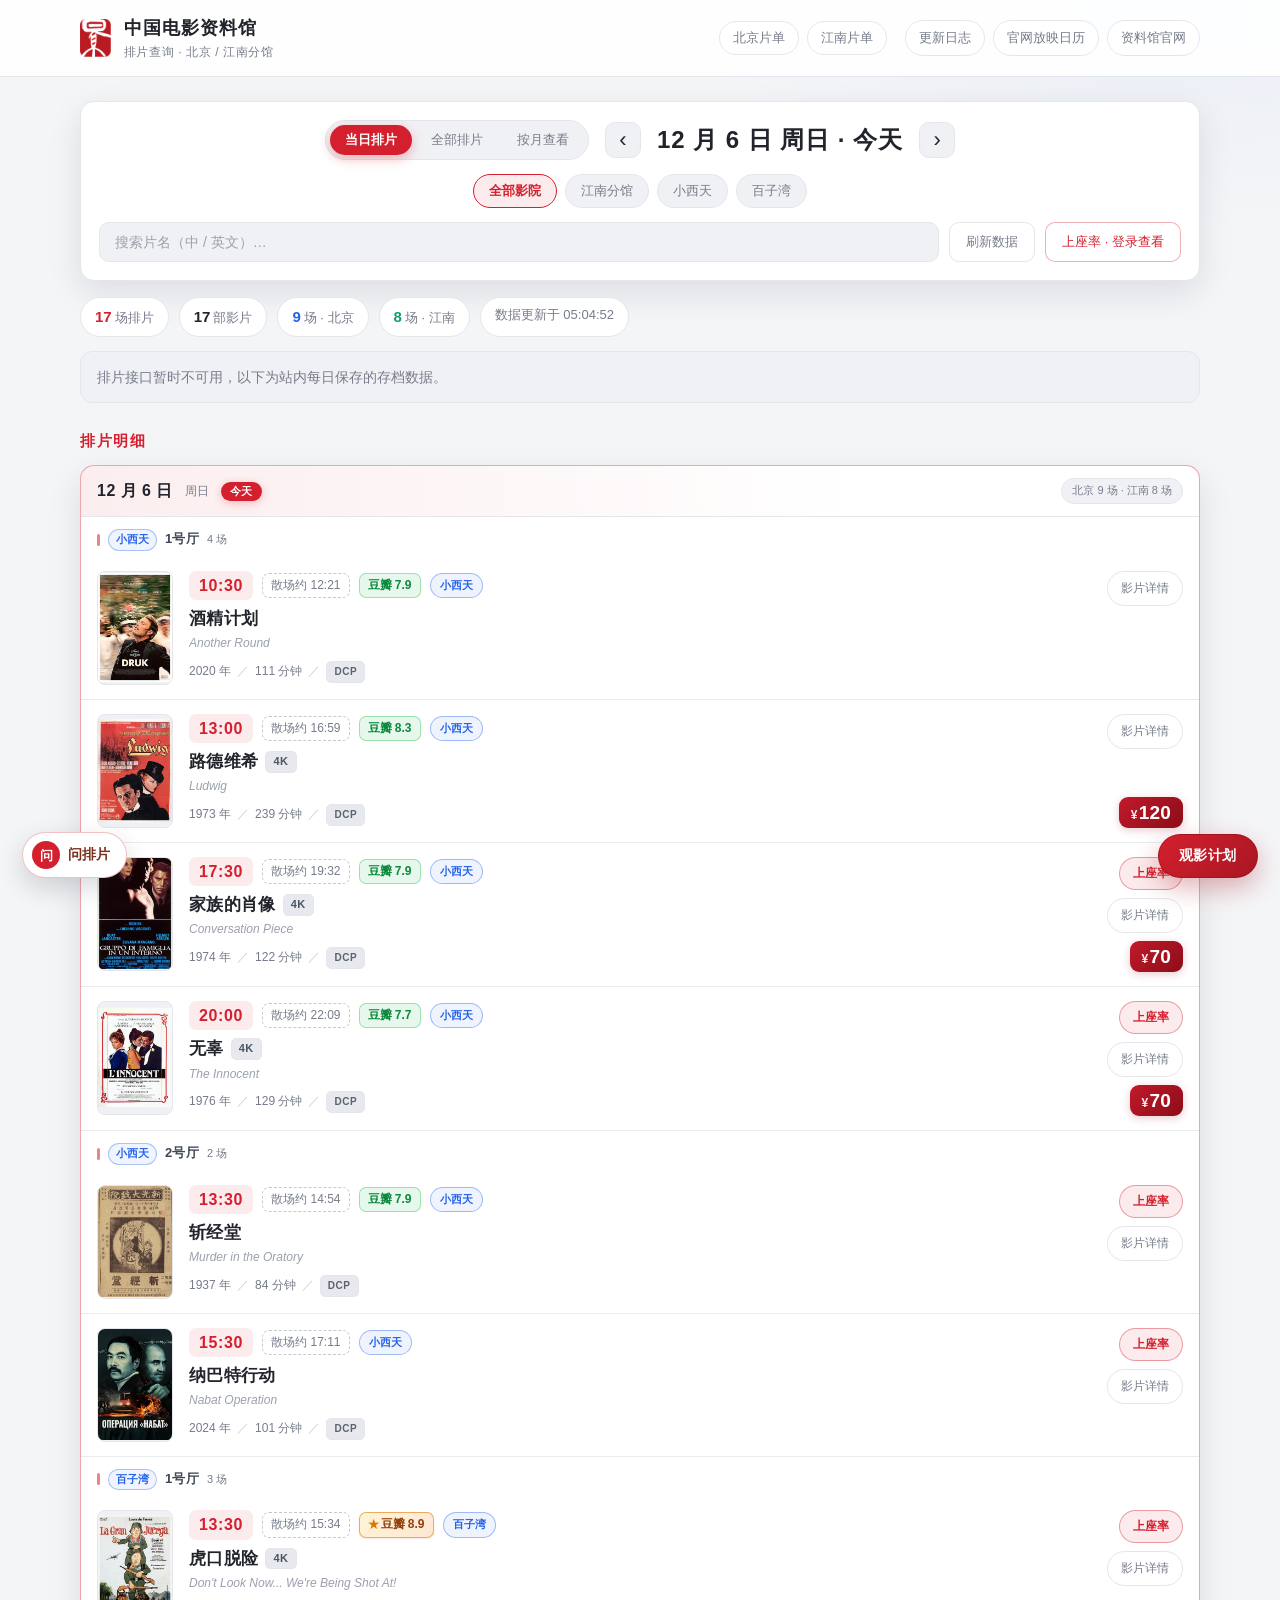
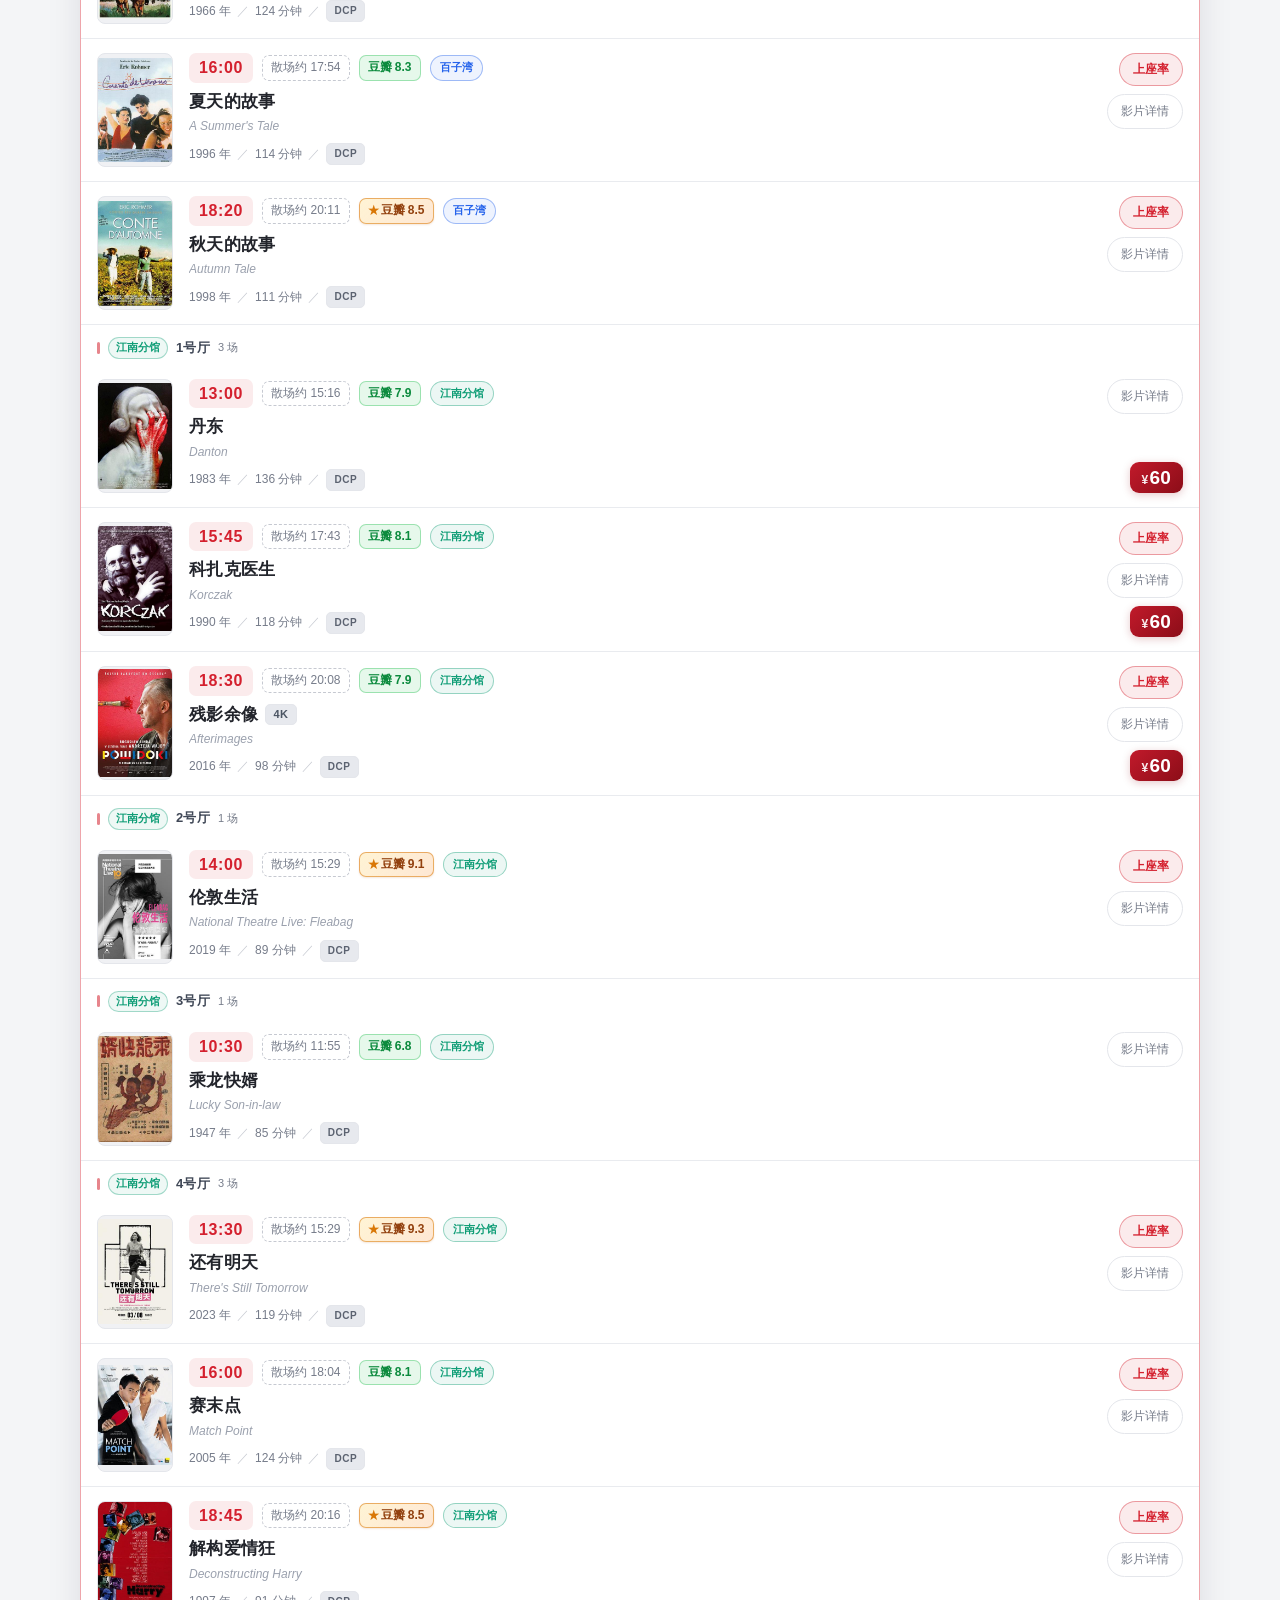
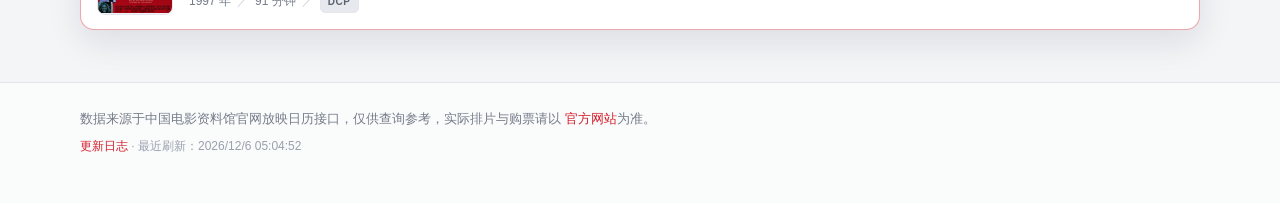
==== commit c14d8ade: "style(plan): 已放映场次仅灰化弱化，移除「已放映」文字标记（index.html）" ====
--- a/index.html
+++ b/index.html
@@ -8,7 +8,7 @@
 <link rel="icon" type="image/png" sizes="32x32" href="assets/logo-cfa-32.png">
 <link rel="icon" type="image/png" sizes="96x96" href="assets/logo-cfa-96.png">
 <link rel="apple-touch-icon" sizes="180x180" href="assets/logo-cfa-180.png">
-<link rel="stylesheet" href="style.css?v=20261128">
+<link rel="stylesheet" href="style.css?v=20261128b">
 </head>
 <body>
 
@@ -272,8 +272,8 @@
 <script src="events-2026-11.js?v=20261125"></script>
 <script src="prices.js?v=20261128"></script>
 <script src="douban-map.js?v=20261128"></script>
-<script src="app.js?v=20261128c"></script>
+<script src="app.js?v=20261128d"></script>
 <script src="feeds.js"></script>
-<script src="assistant.js"></script>
+<script src="assistant.js?v=20261128"></script>
 </body>
 </html>
--- a/style.css
+++ b/style.css
@@ -762,12 +762,6 @@
   box-shadow:inset 3px 0 0 rgba(212,32,46,.32);
 }
 .plan-cand.is-past .pc-price{color:#8b909c}
-.pc-past{
-  flex:none;display:inline-flex;align-items:center;
-  padding:0 7px;line-height:17px;border-radius:999px;
-  font-size:10.5px;font-weight:600;color:#7d828f;
-  background:#eef0f3;border:1px solid #e2e5ea;
-}
 /* 特殊活动（映前导赏 / 映后交流等）：与制式标签并列的小徽章，金色系，不压片名 */
 .ev-badge{
   flex:none;display:inline-flex;align-items:center;
@@ -845,12 +839,6 @@
   font-size:10px;font-weight:600;color:#8a4a09;
   background:rgba(180,83,9,.12);border:1px solid rgba(180,83,9,.3);
   vertical-align:2px;
-}
-/* 计划行里的「已放映」小标：不参与冲突提示，灰阶弱化但保持可读 */
-.plan-past{
-  flex:none;display:inline-flex;align-items:center;padding:0 7px;line-height:18px;border-radius:6px;
-  font-size:10px;font-weight:600;color:#7d828f;
-  background:#eef0f3;border:1px solid #e2e5ea;
 }
 .plan-price{
   grid-column:3;grid-row:1;justify-self:end;align-self:center;text-align:right;
@@ -1197,7 +1185,6 @@
 .ar-right{display:flex;flex-direction:column;align-items:flex-end;gap:2px;white-space:nowrap}
 .ar-price{font-size:12.5px;font-weight:700;line-height:1.45;color:var(--accent);font-variant-numeric:tabular-nums}
 .ar-price.is-unknown{font-weight:500;color:#9b8a80}
-.ar-state{font-size:10px;line-height:1.4;padding:0 3px;border:1px solid #ded6ce;border-radius:3px;color:#8b837c}
 .assist-summary{margin:0 0 6px;font-size:12.5px;line-height:1.6;color:#3c2d25}
 .assist-summary b{color:var(--accent)}
 .assist-empty{margin:0 0 8px;font-size:12.5px;line-height:1.65;color:#5d4b40}
@@ -1297,6 +1284,15 @@
 a.brand:hover .brand-text h1{color:var(--accent)}
 a.brand:focus-visible{outline:2px solid rgba(212,32,46,.5);outline-offset:3px;border-radius:6px}
 
+/* 「我的计划」已放映行：整行灰阶弱化（不再显示「已放映」文字小标，与选择场次一致） */
+.plan-item.is-past{background:var(--panel-2);border-color:#e0e2e8}
+.plan-item.is-past .plan-time b,
+.plan-item.is-past .plan-time span{color:#8b909c}
+.plan-item.is-past .plan-name{color:#6b7280}
+.plan-item.is-past .plan-price{color:#8b909c}
+.plan-item.is-past.conflict .plan-time b,
+.plan-item.is-past.conflict .plan-time span{color:#b45309}
+
 /* ---------- 观影计划 · 选择场次筛选（月份 / 影厅） ---------- */
 .plan-filters{display:flex;flex-direction:column;gap:7px;margin:2px 0 10px}
 .plan-frow{display:flex;flex-wrap:wrap;align-items:center;gap:6px}
